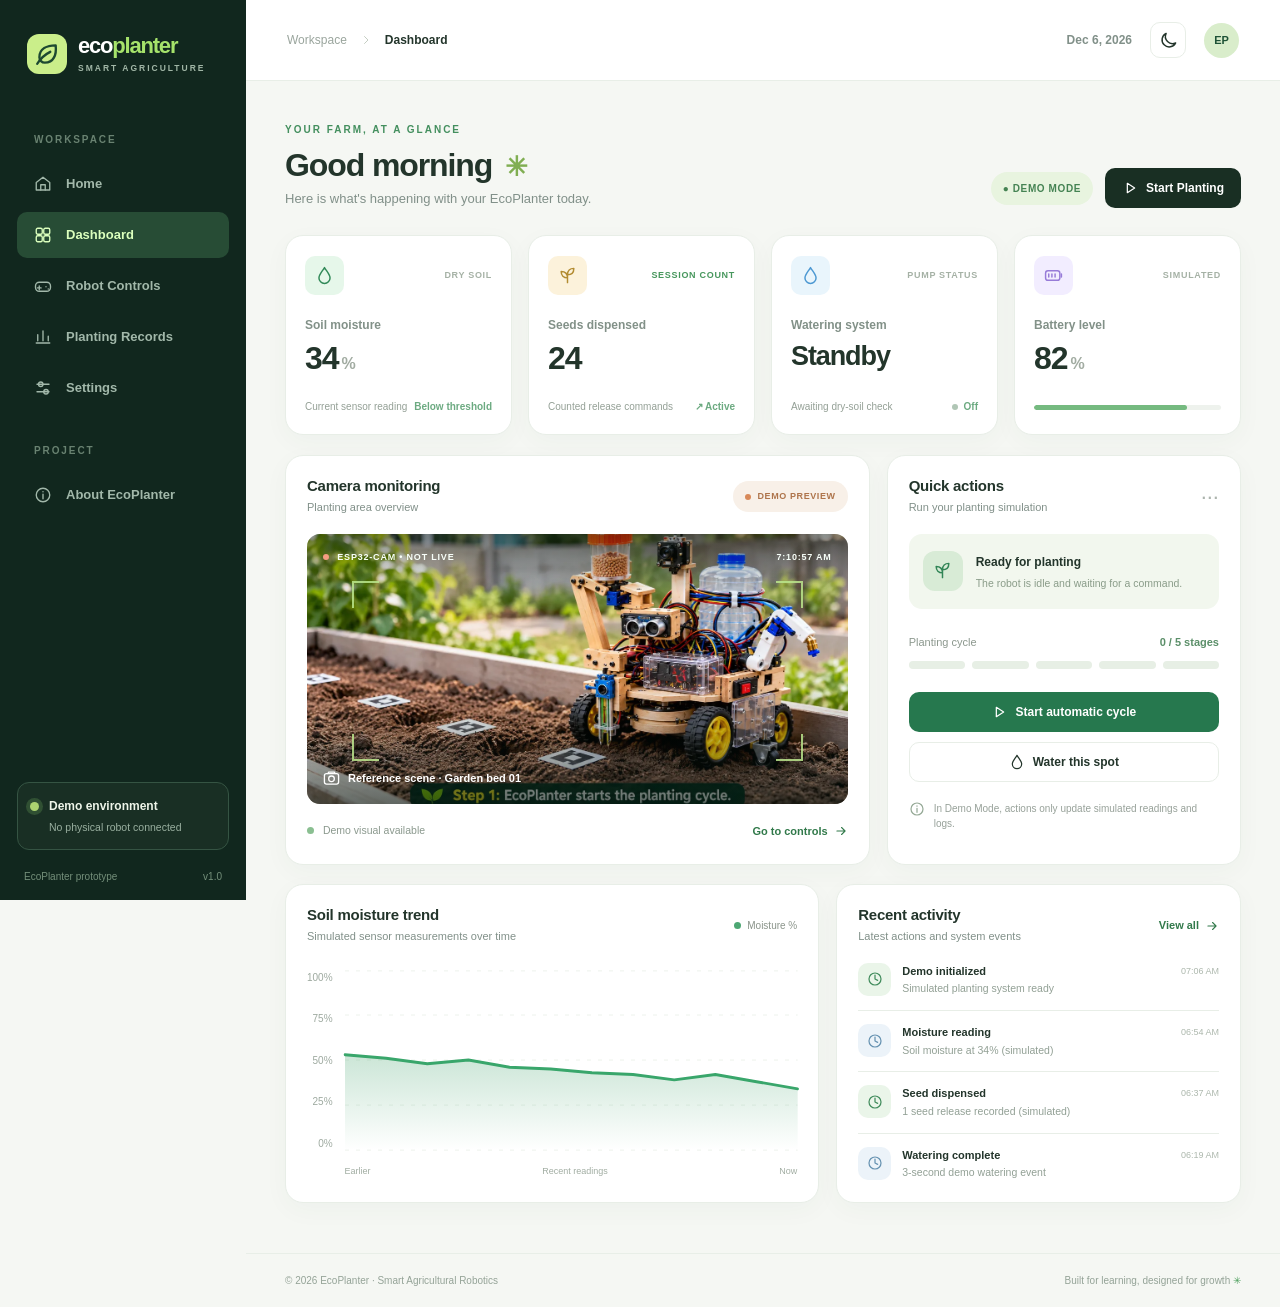
==== EcoPlanter_Website/index.html @ 9a49e782 "First commit" ====
<!doctype html>
<html lang="en">
<head>
  <meta charset="utf-8" />
  <meta name="viewport" content="width=device-width, initial-scale=1" />
  <meta name="theme-color" content="#10261c" />
  <meta name="description" content="EcoPlanter smart robotics dashboard. Monitor planting, soil moisture, watering and seed dispensing." />
  <title>EcoPlanter — Smart Agriculture Dashboard</title>
  <link rel="icon" href="assets/favicon.svg" type="image/svg+xml" />
  <link rel="stylesheet" href="styles.css" />
</head>
<body>
  <svg class="svg-sprite" aria-hidden="true" xmlns="http://www.w3.org/2000/svg">
    <symbol id="i-leaf" viewBox="0 0 24 24"><path d="M20 4c-8 0-15 3-15 11a5 5 0 0 0 5 5c8 0 11-7 10-16Z"/><path d="M3 21c3-5 6-8 12-11"/></symbol>
    <symbol id="i-grid" viewBox="0 0 24 24"><rect x="3" y="3" width="8" height="8" rx="2"/><rect x="13" y="3" width="8" height="8" rx="2"/><rect x="3" y="13" width="8" height="8" rx="2"/><rect x="13" y="13" width="8" height="8" rx="2"/></symbol>
    <symbol id="i-home" viewBox="0 0 24 24"><path d="m3 10 9-7 9 7v10H3V10Z"/><path d="M9 20v-7h6v7"/></symbol>
    <symbol id="i-game" viewBox="0 0 24 24"><rect x="2" y="7" width="20" height="12" rx="5"/><path d="M7 12v5M4.5 14.5h5M16 13h.01M19 16h.01"/></symbol>
    <symbol id="i-chart" viewBox="0 0 24 24"><path d="M3 20h18M5 17V9m7 8V4m7 13v-6"/></symbol>
    <symbol id="i-sliders" viewBox="0 0 24 24"><path d="M4 7h16M4 17h16"/><circle cx="9" cy="7" r="3"/><circle cx="16" cy="17" r="3"/></symbol>
    <symbol id="i-info" viewBox="0 0 24 24"><circle cx="12" cy="12" r="9"/><path d="M12 11v6M12 7.4v.3"/></symbol>
    <symbol id="i-drop" viewBox="0 0 24 24"><path d="M12 2C9 7 5 11 5 15a7 7 0 1 0 14 0c0-4-4-8-7-13Z"/></symbol>
    <symbol id="i-seed" viewBox="0 0 24 24"><path d="M12 21V10M12 15c-5 0-8-3-8-8 6 0 8 3 8 8Zm0-4c0-5 3-8 8-8 0 6-3 8-8 8Z"/></symbol>
    <symbol id="i-battery" viewBox="0 0 24 24"><rect x="2" y="6" width="18" height="12" rx="3"/><path d="M22 10v4M6 10v4m4-4v4m4-4v4"/></symbol>
    <symbol id="i-camera" viewBox="0 0 24 24"><rect x="2" y="5" width="20" height="15" rx="3"/><circle cx="12" cy="12.5" r="4"/><path d="M7 5l1-2h8l1 2"/></symbol>
    <symbol id="i-wifi" viewBox="0 0 24 24"><path d="M2 8a16 16 0 0 1 20 0M5 12a11 11 0 0 1 14 0m-11 4a6 6 0 0 1 8 0M12 20h.01"/></symbol>
    <symbol id="i-arrow" viewBox="0 0 24 24"><path d="M5 12h14m-6-6 6 6-6 6"/></symbol>
    <symbol id="i-play" viewBox="0 0 24 24"><path d="m8 5 11 7-11 7V5Z"/></symbol>
    <symbol id="i-pause" viewBox="0 0 24 24"><path d="M8 5v14M16 5v14"/></symbol>
    <symbol id="i-stop" viewBox="0 0 24 24"><rect x="5" y="5" width="14" height="14" rx="2"/></symbol>
    <symbol id="i-sun" viewBox="0 0 24 24"><circle cx="12" cy="12" r="4"/><path d="M12 1v3m0 16v3M1 12h3m16 0h3M4 4l2 2m12 12 2 2M20 4l-2 2M6 18l-2 2"/></symbol>
    <symbol id="i-moon" viewBox="0 0 24 24"><path d="M21 15a9 9 0 0 1-12-12 9 9 0 1 0 12 12Z"/></symbol>
    <symbol id="i-download" viewBox="0 0 24 24"><path d="M12 3v12m-5-5 5 5 5-5M4 17v4h16v-4"/></symbol>
    <symbol id="i-chevron" viewBox="0 0 24 24"><path d="m9 5 7 7-7 7"/></symbol>
    <symbol id="i-clock" viewBox="0 0 24 24"><circle cx="12" cy="12" r="9"/><path d="M12 6v6l4 2"/></symbol>
    <symbol id="i-rotate" viewBox="0 0 24 24"><path d="M20 8V3l-4 3a9 9 0 1 0 5 8"/></symbol>
    <symbol id="i-up" viewBox="0 0 24 24"><path d="m12 4 7 7m-7-7-7 7m7-7v16"/></symbol>
    <symbol id="i-down" viewBox="0 0 24 24"><path d="m12 20 7-7m-7 7-7-7m7 7V4"/></symbol>
    <symbol id="i-left" viewBox="0 0 24 24"><path d="m4 12 7-7m-7 7 7 7m-7-7h16"/></symbol>
    <symbol id="i-right" viewBox="0 0 24 24"><path d="m20 12-7-7m7 7-7 7m7-7H4"/></symbol>
    <symbol id="i-shield" viewBox="0 0 24 24"><path d="m12 2 9 4v6c0 5-4 8-9 10-5-2-9-5-9-10V6l9-4Z"/><path d="m8 12 3 3 5-6"/></symbol>
    <symbol id="i-bell" viewBox="0 0 24 24"><path d="M18 8a6 6 0 0 0-12 0c0 7-3 8-3 9h18c0-1-3-2-3-9ZM10 21h4"/></symbol>
    <symbol id="i-menu" viewBox="0 0 24 24"><path d="M4 6h16M4 12h16M4 18h16"/></symbol>
    <symbol id="i-close" viewBox="0 0 24 24"><path d="M5 5 19 19M19 5 5 19"/></symbol>
    <symbol id="i-plug" viewBox="0 0 24 24"><path d="M8 3v6m8-6v6M5 9h14v3a7 7 0 0 1-14 0V9Zm7 10v3"/></symbol>
  </svg>

  <div class="app-shell">
    <aside class="sidebar" id="sidebar">
      <a class="brand" href="#home" data-route="home" aria-label="EcoPlanter home">
        <span class="brand-mark"><svg class="icon"><use href="#i-leaf"/></svg></span>
        <span><strong>eco<span>planter</span></strong><small>SMART AGRICULTURE</small></span>
      </a>
      <div class="sidebar-label">WORKSPACE</div>
      <nav aria-label="Main navigation" class="main-nav">
        <button data-route="home" class="nav-link"><svg class="icon"><use href="#i-home"/></svg><span>Home</span></button>
        <button data-route="dashboard" class="nav-link selected"><svg class="icon"><use href="#i-grid"/></svg><span>Dashboard</span></button>
        <button data-route="controls" class="nav-link"><svg class="icon"><use href="#i-game"/></svg><span>Robot Controls</span></button>
        <button data-route="records" class="nav-link"><svg class="icon"><use href="#i-chart"/></svg><span>Planting Records</span></button>
        <button data-route="settings" class="nav-link"><svg class="icon"><use href="#i-sliders"/></svg><span>Settings</span></button>
      </nav>
      <div class="sidebar-label secondary-label">PROJECT</div>
      <nav class="main-nav" aria-label="Project navigation"><button data-route="about" class="nav-link"><svg class="icon"><use href="#i-info"/></svg><span>About EcoPlanter</span></button></nav>
      <div class="sidebar-bottom">
        <div class="connection-card"><span class="connection-beacon"></span><div><strong id="sidebar-connection">Demo environment</strong><span id="sidebar-connection-detail">No physical robot connected</span></div></div>
        <div class="side-footer"><span>EcoPlanter prototype</span><span>v1.0</span></div>
      </div>
    </aside>

    <div class="mobile-backdrop" id="mobileBackdrop" hidden></div>
    <div class="main-region">
      <header class="topbar">
        <div class="breadcrumb"><button class="mobile-menu icon-btn" id="menuButton" aria-label="Open menu"><svg class="icon"><use href="#i-menu"/></svg></button><span>Workspace</span><svg class="icon chevron-icon"><use href="#i-chevron"/></svg><strong id="breadcrumbName">Dashboard</strong></div>
        <div class="top-actions"><span class="top-time" id="currentTime">--</span><button class="icon-btn" id="themeButton" aria-label="Switch theme" title="Switch theme"><svg class="icon"><use href="#i-moon"/></svg></button><div class="profile-avatar">EP</div></div>
      </header>
      <main id="mainContent">
        <section class="page" id="page-home" data-page="home">
          <div class="hero-banner">
            <div class="hero-copy"><span class="eyebrow light-eyebrow"><span class="ping-dot"></span> A SMARTER WAY TO GROW</span><h1>Precision planting.<br/><em>Made simple.</em></h1><p>Meet EcoPlanter, a student-built agricultural robotics concept combining seed placement, soil sensing, and targeted watering in one intelligent platform.</p><div class="hero-actions"><button class="btn btn-lime" data-route="dashboard">Explore Dashboard <svg class="icon"><use href="#i-arrow"/></svg></button><button class="btn btn-glass" data-route="about">How It Works</button></div></div>
            <div class="hero-photo" role="img" aria-label="EcoPlanter wheeled robot prototype in a garden"></div>
          </div>
          <div class="section-heading"><div><span class="eyebrow">ROBOT CAPABILITIES</span><h2>Small footprint. Big possibilities.</h2></div><p>Meet the features behind the EcoPlanter concept.</p></div>
          <div class="feature-grid">
            <article class="feature-card"><div class="feature-image"><img src="assets/seed-drop.webp" alt="Prototype robot dispensing a seed over garden soil"/></div><div class="feature-body"><span class="feature-icon mint"><svg class="icon"><use href="#i-seed"/></svg></span><h3>Precision seed dropping</h3><p>A two-joint arm positions the dispenser above a calibrated planting spot and releases seeds.</p></div></article>
            <article class="feature-card"><div class="feature-image"><img src="assets/soil-probe.webp" alt="Soil moisture probe inserted into soil by the robot"/></div><div class="feature-body"><span class="feature-icon amber"><svg class="icon"><use href="#i-drop"/></svg></span><h3>Soil moisture sensing</h3><p>A guided, movable probe measures soil moisture before the watering decision.</p></div></article>
            <article class="feature-card"><div class="feature-image"><img src="assets/watering.webp" alt="EcoPlanter concept with watering arm spraying soil"/></div><div class="feature-body"><span class="feature-icon blue"><svg class="icon"><use href="#i-drop"/></svg></span><h3>Targeted watering</h3><p>A separate arm aims the nozzle at the tested spot, watering only when necessary.</p></div></article>
          </div>
          <div class="disclaimer-note"><svg class="icon"><use href="#i-info"/></svg> This showcase depicts a concept prototype. Dashboard readings are simulated until your hardware is connected.</div>
        </section>

        <section class="page active" id="page-dashboard" data-page="dashboard">
          <div class="page-head"><div><span class="eyebrow">YOUR FARM, AT A GLANCE</span><h1>Good <span id="greeting">afternoon</span> <span class="wave">✳</span></h1><p>Here is what's happening with your EcoPlanter today.</p></div><div class="head-cta"><span class="tag demo-tag" id="modeTag">● DEMO MODE</span><button class="btn btn-dark" id="headStartButton"><svg class="icon"><use href="#i-play"/></svg> Start Planting</button></div></div>
          <div class="stats-grid">
            <article class="stat-card"><div class="stat-top"><span class="stat-symbol mint"><svg class="icon"><use href="#i-drop"/></svg></span><span class="micro-tag" id="moistureState">DRY SOIL</span></div><div class="stat-label">Soil moisture</div><div class="stat-number"><span id="moistureNum">34</span><small>%</small></div><div class="stat-foot"><span>Current sensor reading</span><span id="moistureFoot">Below threshold</span></div></article>
            <article class="stat-card"><div class="stat-top"><span class="stat-symbol yellow"><svg class="icon"><use href="#i-seed"/></svg></span><span class="micro-tag green-text">SESSION COUNT</span></div><div class="stat-label">Seeds dispensed</div><div class="stat-number" id="seedCount">24</div><div class="stat-foot"><span>Counted release commands</span><span>↗ Active</span></div></article>
            <article class="stat-card"><div class="stat-top"><span class="stat-symbol sky"><svg class="icon"><use href="#i-drop"/></svg></span><span class="micro-tag">PUMP STATUS</span></div><div class="stat-label">Watering system</div><div class="stat-number stat-text" id="pumpState">Standby</div><div class="stat-foot"><span id="waterFoot">Awaiting dry-soil check</span><span id="pumpPill" class="dot-status"><i></i> Off</span></div></article>
            <article class="stat-card"><div class="stat-top"><span class="stat-symbol lavender"><svg class="icon"><use href="#i-battery"/></svg></span><span class="micro-tag">SIMULATED</span></div><div class="stat-label">Battery level</div><div class="stat-number"><span id="batteryNum">82</span><small>%</small></div><div class="progress-track"><span id="batteryBar" style="width:82%"></span></div></article>
          </div>
          <div class="dashboard-primary">
            <article class="panel camera-panel"><div class="panel-header"><div><h2>Camera monitoring</h2><p>Planting area overview</p></div><span class="tag camera-tag"><span class="circle-red"></span> DEMO PREVIEW</span></div><div class="camera-display"><img src="assets/ecoplanter-hero.webp" alt="Concept illustration of the EcoPlanter robot next to a garden planting spot"/><div class="camera-gradient"></div><div class="camera-corners"><i></i><i></i><i></i><i></i></div><div class="camera-overlay-top"><span><span class="camera-lens-dot"></span> ESP32-CAM • NOT LIVE</span><span id="cameraClock">--:--:--</span></div><div class="camera-bottom-caption"><svg class="icon"><use href="#i-camera"/></svg><span>Reference scene · Garden bed 01</span></div></div><div class="camera-footer"><span><span class="status-dot good"></span> Demo visual available</span><button class="text-btn" data-route="controls">Go to controls <svg class="icon"><use href="#i-arrow"/></svg></button></div></article>
            <article class="panel quick-panel"><div class="panel-header"><div><h2>Quick actions</h2><p>Run your planting simulation</p></div><span class="action-dots">···</span></div><div class="run-status"><span class="run-icon"><svg class="icon"><use href="#i-seed"/></svg></span><div><strong id="robotCurrentStatus">Ready for planting</strong><p id="robotCurrentDetail">The robot is idle and waiting for a command.</p></div></div><div class="quick-progress"><div class="quick-progress-title"><span>Planting cycle</span><strong id="cycleProgressLabel">0 / 5 stages</strong></div><div class="segmented-progress" id="cycleSegments"><span></span><span></span><span></span><span></span><span></span></div></div><div class="quick-buttons"><button class="btn btn-primary wide" id="quickStart"><svg class="icon"><use href="#i-play"/></svg> Start automatic cycle</button><button class="btn btn-ghost wide" id="quickWater"><svg class="icon"><use href="#i-drop"/></svg> Water this spot</button></div><div class="quick-note"><svg class="icon"><use href="#i-info"/></svg><span>In Demo Mode, actions only update simulated readings and logs.</span></div></article>
          </div>
          <div class="dashboard-secondary">
            <article class="panel chart-panel"><div class="panel-header"><div><h2>Soil moisture trend</h2><p>Simulated sensor measurements over time</p></div><span class="legend"><i></i> Moisture %</span></div><div class="chart-layout"><div class="axis-labels"><span>100%</span><span>75%</span><span>50%</span><span>25%</span><span>0%</span></div><div class="chart-plot"><svg id="moistureChart" viewBox="0 0 600 205" preserveAspectRatio="none" aria-label="Soil moisture trend line chart" role="img"><defs><linearGradient id="chartFill" x1="0" y1="0" x2="0" y2="1"><stop offset="0%" stop-color="#52aa78" stop-opacity=".30"/><stop offset="100%" stop-color="#52aa78" stop-opacity="0"/></linearGradient></defs><path class="chart-grid" d="M0 1H600M0 51H600M0 102H600M0 153H600M0 204H600"/><path id="chartArea" fill="url(#chartFill)"></path><polyline id="chartLine" fill="none" stroke="#39a66b" stroke-width="3.3" stroke-linejoin="round" stroke-linecap="round" points=""/></svg><div class="chart-times"><span>Earlier</span><span>Recent readings</span><span>Now</span></div></div></div></article>
            <article class="panel activity-panel"><div class="panel-header"><div><h2>Recent activity</h2><p>Latest actions and system events</p></div><button class="text-btn" data-route="records">View all <svg class="icon"><use href="#i-arrow"/></svg></button></div><div class="activity-list" id="activityList"></div></article>
          </div>
        </section>

        <section class="page" id="page-controls" data-page="controls">
          <div class="page-head"><div><span class="eyebrow">ROBOT OPERATIONS</span><h1>Robot controls</h1><p>Operate your prototype in Demo Mode or connect a compatible ESP32 controller.</p></div><span class="tag demo-tag" id="controlsModeTag">● DEMO MODE</span></div>
          <div class="control-intro"><svg class="icon"><use href="#i-shield"/></svg><span><strong>Safety first.</strong> When connected to hardware, the motion controls use press-and-hold and send a stop command on release. Always keep a physical emergency stop on the robot.</span></div>
          <div class="controls-grid">
            <article class="panel control-panel"><div class="panel-header"><div><h2>Drive system</h2><p>Directional movement</p></div><span class="pill-subtle" id="driveState">Idle</span></div><div class="drive-control"><div class="dpad"><span class="dpad-blank"></span><button class="dpad-key" data-move="forward" aria-label="Drive forward"><svg class="icon"><use href="#i-up"/></svg></button><span class="dpad-blank"></span><button class="dpad-key" data-move="left" aria-label="Turn left"><svg class="icon"><use href="#i-left"/></svg></button><div class="dpad-center"><svg class="icon"><use href="#i-game"/></svg></div><button class="dpad-key" data-move="right" aria-label="Turn right"><svg class="icon"><use href="#i-right"/></svg></button><span class="dpad-blank"></span><button class="dpad-key" data-move="backward" aria-label="Drive backward"><svg class="icon"><use href="#i-down"/></svg></button><span class="dpad-blank"></span></div><p class="small-help">Press and hold to drive. Release to stop. The robot must be in Manual Mode for hardware movement.</p></div><div class="action-row"><button class="btn btn-ghost" id="pivotLeft"><svg class="icon"><use href="#i-rotate"/></svg> Pivot left</button><button class="btn btn-ghost" id="pivotRight"><svg class="icon"><use href="#i-rotate"/></svg> Pivot right</button></div></article>
            <article class="panel control-panel"><div class="panel-header"><div><h2>Operating mode</h2><p>Choose how EcoPlanter operates</p></div></div><div class="mode-toggle" role="group" aria-label="Operating mode"><button class="mode-choice active" data-opmode="automatic"><svg class="icon"><use href="#i-seed"/></svg><strong>Automatic</strong><small>Programmed cycle</small></button><button class="mode-choice" data-opmode="manual"><svg class="icon"><use href="#i-game"/></svg><strong>Manual</strong><small>Direct controls</small></button></div><div class="operation-status"><span class="soft-indicator"></span><div><strong id="operatingModeText">Automatic mode enabled</strong><p id="operatingModeDetail">Ready to follow the planting sequence.</p></div></div><button class="btn btn-primary wide" id="controlStart"><svg class="icon"><use href="#i-play"/></svg> Start automatic cycle</button><button class="btn btn-ghost wide" id="controlStop"><svg class="icon"><use href="#i-stop"/></svg> Stop current action</button><button class="btn btn-emergency wide" id="emergencyStop"><svg class="icon"><use href="#i-shield"/></svg> EMERGENCY STOP</button></article>
            <article class="panel actuator-panel"><div class="panel-header"><div><h2>Seed-dropper arm</h2><p>2-joint seed dispenser</p></div><span class="actuator-symbol mint"><svg class="icon"><use href="#i-seed"/></svg></span></div><div class="actuator-meta"><span>Position</span><strong id="seedPosition">Home</strong></div><div class="actuator-actions"><button class="btn btn-ghost" data-action="seed_position">Aim at target</button><button class="btn btn-primary" data-action="seed_drop">Drop seed</button></div><span class="component-note">Dispensing count tracks commands, not verified seed passage.</span></article>
            <article class="panel actuator-panel"><div class="panel-header"><div><h2>Watering arm</h2><p>Targeted nozzle and 5V pump</p></div><span class="actuator-symbol sky"><svg class="icon"><use href="#i-drop"/></svg></span></div><div class="actuator-meta"><span>Pump</span><strong id="waterPosition">Off</strong></div><div class="actuator-actions"><button class="btn btn-ghost" data-action="water_position">Aim at target</button><button class="btn btn-primary" data-action="water_now">Water spot</button></div><span class="component-note">Automatic cycles skip watering when moisture is sufficient.</span></article>
            <article class="panel actuator-panel"><div class="panel-header"><div><h2>Soil moisture probe</h2><p>Movable 2-DOF sensor assembly</p></div><span class="actuator-symbol yellow"><svg class="icon"><use href="#i-drop"/></svg></span></div><div class="actuator-meta"><span>Probe</span><strong id="probePosition">Raised</strong></div><div class="actuator-actions"><button class="btn btn-ghost" data-action="probe_raise">Raise probe</button><button class="btn btn-primary" data-action="probe_check">Lower &amp; check</button></div><span class="component-note">A guide rail and depth stop help protect the sensor.</span></article>
            <article class="panel actuator-panel"><div class="panel-header"><div><h2>Camera & monitoring</h2><p>ESP32-CAM interface</p></div><span class="actuator-symbol lavender"><svg class="icon"><use href="#i-camera"/></svg></span></div><div class="actuator-preview"><img src="assets/ecoplanter-hero.webp" alt="Demo camera preview of EcoPlanter prototype"/><span>DEMO IMAGE — NOT LIVE</span></div><button class="btn btn-ghost wide" data-route="settings">Configure connection <svg class="icon"><use href="#i-arrow"/></svg></button></article>
          </div>
        </section>

        <section class="page" id="page-records" data-page="records">
          <div class="page-head"><div><span class="eyebrow">TRACK YOUR PROGRESS</span><h1>Planting records</h1><p>A history of simulated actions and planting activity.</p></div><button class="btn btn-dark" id="exportCsv"><svg class="icon"><use href="#i-download"/></svg> Export CSV</button></div>
          <div class="record-cards"><article class="mini-stat"><span>Seeds dispensed</span><strong id="recordSeeds">24</strong><small>Current demo session</small></article><article class="mini-stat"><span>Watering events</span><strong id="recordWater">3</strong><small>Current demo session</small></article><article class="mini-stat"><span>Recorded events</span><strong id="recordEvents">0</strong><small>Recent activity entries</small></article></div>
          <div class="panel records-panel"><div class="panel-header"><div><h2>Activity log</h2><p>Events generated by the website</p></div><button class="btn btn-ghost small-btn" id="clearRecords">Clear history</button></div><div class="records-scroll"><table class="records-table"><thead><tr><th>TIME</th><th>EVENT</th><th>DETAILS</th><th>SOURCE</th></tr></thead><tbody id="recordsBody"></tbody></table></div></div>
        </section>

        <section class="page" id="page-settings" data-page="settings">
          <div class="page-head"><div><span class="eyebrow">PERSONALIZE YOUR ROBOT</span><h1>Settings</h1><p>Adjust how EcoPlanter behaves and prepare a connection to ESP32.</p></div><span class="tag muted-tag">Saved in this browser</span></div>
          <div class="settings-grid">
            <article class="panel settings-card"><div class="panel-header"><div><h2>Planting preferences</h2><p>Demo cycle configuration</p></div><span class="actuator-symbol mint"><svg class="icon"><use href="#i-sliders"/></svg></span></div>
              <label class="slider-field" for="thresholdRange"><span><strong>Dry soil threshold</strong><small>Water only below this level</small></span><output id="thresholdValue">40%</output></label><input id="thresholdRange" type="range" min="15" max="75" step="5" value="40"/>
              <label class="slider-field" for="wateringRange"><span><strong>Watering duration</strong><small>Seconds the demo pump runs</small></span><output id="wateringValue">3s</output></label><input id="wateringRange" type="range" min="1" max="10" step="1" value="3"/>
              <div class="settings-input-row"><label for="spacingInput">Planting distance (cm)</label><select id="spacingInput"><option value="10">10 cm</option><option value="15">15 cm</option><option value="20">20 cm</option><option value="25">25 cm</option></select></div>
              <div class="settings-input-row"><label for="seedsInput">Seeds per spot</label><select id="seedsInput"><option value="1">1 seed</option><option value="2">2 seeds</option><option value="3">3 seeds</option></select></div>
              <button class="btn btn-primary wide" id="saveSettings">Save preferences</button>
            </article>
            <article class="panel settings-card"><div class="panel-header"><div><h2>ESP32 connection</h2><p>Optional hardware integration</p></div><span class="actuator-symbol sky"><svg class="icon"><use href="#i-wifi"/></svg></span></div>
              <div class="connection-explain"><span class="status-dot demo"></span><span id="hardwareStatus">Demo only — no real device connected</span></div>
              <label class="form-label" for="wsUrl">ESP32 WebSocket address</label><input id="wsUrl" type="url" inputmode="url" placeholder="ws://192.168.1.100:81" autocomplete="off"/><p class="field-hint">Your ESP32 firmware must implement the command and telemetry format in README.md. The example address is not a real connection.</p>
              <div class="connection-buttons"><button class="btn btn-dark" id="connectButton"><svg class="icon"><use href="#i-plug"/></svg> Connect</button><button class="btn btn-ghost" id="disconnectButton">Return to demo</button></div>
              <div class="settings-warning"><svg class="icon"><use href="#i-shield"/></svg><p>Hardware control needs matching ESP32 firmware and failsafe logic. A website emergency stop is not a substitute for a physical stop switch.</p></div>
            </article>
            <article class="panel settings-card"><div class="panel-header"><div><h2>Demo environment</h2><p>Local simulation tools</p></div><span class="actuator-symbol yellow"><svg class="icon"><use href="#i-rotate"/></svg></span></div><div class="settings-input-row"><label for="demoMoisture">Sample soil condition</label><select id="demoMoisture"><option value="32">Dry soil — 32%</option><option value="54">Optimal soil — 54%</option><option value="78">Wet soil — 78%</option></select></div><button class="btn btn-ghost wide" id="applyMoisture">Apply simulated reading</button><button class="btn btn-ghost wide" id="resetDemo">Reset demo data</button><p class="field-hint">Demo readings do not represent a real soil sample or live sensor.</p></article>
          </div>
        </section>

        <section class="page" id="page-about" data-page="about">
          <div class="page-head"><div><span class="eyebrow">BUILT FOR SMARTER GROWING</span><h1>About EcoPlanter</h1><p>A practical student robotics concept for accessible agricultural automation.</p></div></div>
          <div class="about-hero"><img src="assets/ecoplanter-hero.webp" alt="EcoPlanter robotic planting prototype in a garden"/><div class="about-hero-text"><span>THE PROJECT</span><h2>Technology that grows with you.</h2><p>EcoPlanter combines a mobile chassis, calibrated seed placement, soil moisture checking, and targeted watering into one integrated design.</p></div></div>
          <div class="section-heading"><div><span class="eyebrow">AUTOMATED WORKFLOW</span><h2>How a planting cycle works</h2></div></div>
          <div class="workflow-grid"><div class="workflow-step"><b>01</b><h3>Align</h3><p>Move to the next target and align the tools using programmed positions or camera references.</p></div><div class="workflow-step"><b>02</b><h3>Sense</h3><p>Lower a guided moisture probe into the soil at a repeatable depth.</p></div><div class="workflow-step"><b>03</b><h3>Plant</h3><p>Position the two-joint seeder arm and release the selected number of seeds.</p></div><div class="workflow-step"><b>04</b><h3>Water</h3><p>If the moisture reading is below the set threshold, aim the nozzle and run the pump.</p></div><div class="workflow-step"><b>05</b><h3>Count</h3><p>Update command-based counts and record the planting-cycle outcome.</p></div></div>
          <div class="about-bottom"><div class="panel"><h2>Designed with practical parts</h2><p>ESP32 controller, ESP32-CAM, servo-powered arms, capacitive soil sensor, mini pump, seed hopper, drive motors and a water-resistant plastic chassis.</p></div><div class="panel"><h2>Prototype disclaimer</h2><p>This website includes a working demonstration interface, but the displayed images and simulated telemetry do not validate real-world planting accuracy, vision detection or moisture control.</p></div></div>
        </section>
      </main>
      <footer class="app-footer"><span>© <span id="year"></span> EcoPlanter · Smart Agricultural Robotics</span><span>Built for learning, designed for growth <span class="footer-leaf">✳</span></span></footer>
    </div>
  </div>
  <div id="toast" class="toast" role="status" aria-live="polite"></div>
  <script src="app.js" defer></script>
</body>
</html>
---- EcoPlanter_Website/styles.css ----
:root{--bg:#f5f7f3;--surface:#fff;--panel:#fff;--sidebar:#11271e;--sidebar2:#192f24;--text:#23352b;--muted:#819089;--line:#e8eee7;--green:#216d48;--green2:#3b9666;--lime:#c0ea7b;--mint:#e8f6e8;--soft:#f4f7f2;--shadow:0 7px 26px rgba(39,71,46,.035);--radius:18px}*{box-sizing:border-box}html{scroll-behavior:smooth}body{margin:0;background:var(--bg);color:var(--text);font-family:Inter,-apple-system,BlinkMacSystemFont,"Segoe UI",Arial,sans-serif;font-size:14px;line-height:1.5}button,input,select{font:inherit}button{cursor:pointer}button:disabled{opacity:.55;cursor:not-allowed}button:focus-visible,input:focus-visible,select:focus-visible{outline:3px solid #89cd83;outline-offset:3px}a{text-decoration:none;color:inherit}img{display:block;max-width:100%}.svg-sprite{width:0;height:0;position:absolute;overflow:hidden}.icon{display:inline-block;width:19px;height:19px;flex-shrink:0;fill:none;stroke:currentColor;stroke-linecap:round;stroke-linejoin:round;stroke-width:1.85;vertical-align:middle}.app-shell{display:flex;min-height:100vh}.sidebar{width:246px;background:var(--sidebar);color:#dceadd;position:fixed;inset:0 auto 0 0;z-index:40;display:flex;flex-direction:column;padding:34px 17px 16px}.brand{display:flex;align-items:center;gap:11px;padding:0 9px 0 10px;color:#fff}.brand-mark{width:40px;height:40px;border-radius:12px;background:#caee8a;display:grid;place-items:center;color:#1d4931}.brand-mark .icon{width:26px;height:26px;stroke-width:2.2}.brand strong{display:block;font-size:22px;letter-spacing:-1.2px;font-weight:790;line-height:1.1}.brand strong span{color:#a6e36b}.brand small{font-size:8.5px;letter-spacing:2px;color:#a1b6a6;font-weight:800;margin-top:4px;display:block}.sidebar-label{margin:57px 17px 14px;font-size:10px;font-weight:800;color:#698271;letter-spacing:1.9px}.sidebar-label.secondary-label{margin-top:32px}.main-nav{display:grid;gap:5px}.nav-link{display:flex;align-items:center;gap:14px;text-align:left;width:100%;border:0;background:transparent;color:#a2b8aa;min-height:46px;padding:0 17px;border-radius:10px;font-weight:550;font-size:13px;transition:background .15s,color .15s}.nav-link .icon{width:18px;height:18px;stroke-width:1.8}.nav-link.selected,.nav-link:hover{background:#274c35;color:#dbffbd}.nav-link.selected{font-weight:700}.sidebar-bottom{margin-top:auto}.connection-card{border:1px solid #355443;border-radius:12px;background:var(--sidebar2);padding:14px 12px;display:flex;gap:10px;align-items:flex-start}.connection-beacon{width:9px;height:9px;flex-shrink:0;border-radius:50%;margin-top:5px;background:#acd370;box-shadow:0 0 0 4px #93dc7430}.connection-card strong{display:block;font-size:12px;color:#eef5e9}.connection-card span:not(.connection-beacon){font-size:10.5px;line-height:1.45;color:#9ab0a0;display:block;margin-top:5px}.side-footer{display:flex;justify-content:space-between;font-size:10px;color:#748f7a;padding:19px 7px 0}.main-region{margin-left:246px;min-height:100vh;flex:1;min-width:0;display:flex;flex-direction:column}.topbar{height:81px;background:var(--surface);border-bottom:1px solid var(--line);padding:0 41px;display:flex;align-items:center;justify-content:space-between}.breadcrumb{display:flex;align-items:center;gap:13px;color:#9aa59d;font-size:12px}.breadcrumb strong{color:var(--text);font-weight:700}.chevron-icon{width:12px;height:12px;color:#bfc9bd}.top-actions{display:flex;align-items:center;gap:18px}.top-time{font-size:12px;color:var(--muted);font-weight:550}.icon-btn{width:36px;height:36px;display:grid;place-items:center;border:1px solid var(--line);background:var(--surface);color:var(--text);border-radius:10px}.profile-avatar{height:35px;width:35px;display:grid;place-items:center;border-radius:50%;color:#1e5236;background:#d9edcb;font-weight:800;font-size:11px}.mobile-menu{display:none}.page{display:none;padding:37px 39px 50px;max-width:1600px;width:100%;margin:0 auto}.page.active{display:block}.eyebrow{font-size:10px;letter-spacing:2px;font-weight:850;color:#438f5e}.page-head{display:flex;align-items:end;justify-content:space-between;gap:18px;margin-bottom:27px}.page-head h1{font-size:32px;letter-spacing:-1.1px;margin:8px 0 5px;line-height:1.15;font-weight:790}.page-head p{margin:0;font-size:13px;color:var(--muted)}.wave{color:#80ae52;margin-left:5px;font-size:27px}.head-cta{display:flex;align-items:center;gap:12px}.tag{display:inline-flex;gap:6px;align-items:center;white-space:nowrap;font-size:10px;letter-spacing:.6px;border-radius:40px;padding:9px 12px;font-weight:800}.demo-tag{background:#e8f4df;color:#458353}.muted-tag{background:var(--soft);color:var(--muted)}.btn{border-radius:10px;border:1px solid transparent;display:inline-flex;align-items:center;justify-content:center;gap:8px;min-height:40px;padding:9px 16px;font-size:12px;font-weight:760;white-space:nowrap;transition:transform .12s,background .12s}.btn:active{transform:scale(.985)}.btn .icon{height:16px;width:16px}.btn-dark{background:#192f23;color:#fff}.btn-dark:hover{background:#2d523b}.btn-primary{background:#26784e;color:#fff}.btn-primary:hover{background:#1b603e}.btn-ghost{border-color:var(--line);background:var(--surface);color:var(--text)}.btn-ghost:hover{background:var(--soft)}.btn-emergency{color:#ae3735;background:#fff2ef;border:1px solid #ffbdb9;font-weight:850}.btn-emergency:hover{background:#ffe0dc}.btn-lime{background:#c6ef86;color:#1b4027}.btn-glass{color:#fff;background:#ffffff22;border-color:#ffffff44}.wide{width:100%}.stats-grid{display:grid;grid-template-columns:repeat(4,minmax(0,1fr));gap:16px}.stat-card{border:1px solid var(--line);background:var(--panel);border-radius:var(--radius);padding:20px 19px;min-width:0;box-shadow:var(--shadow)}.stat-top{display:flex;justify-content:space-between;gap:7px;align-items:center;margin-bottom:21px}.stat-symbol,.actuator-symbol,.feature-icon{display:grid;place-items:center;width:39px;height:39px;border-radius:10px}.mint{color:#318958;background:#e6f7ea}.yellow{color:#b38c31;background:#fcf2db}.sky{color:#4c98d2;background:#e9f5fc}.lavender{color:#977bd8;background:#f2edff}.micro-tag{color:#a5b1a5;font-size:9px;font-weight:750;letter-spacing:.7px;white-space:nowrap}.green-text{color:#47975d}.stat-label{font-size:12px;color:#829188;margin-bottom:8px;font-weight:570}.stat-number{font-size:32px;line-height:1.05;letter-spacing:-1.1px;font-weight:800;min-height:40px}.stat-number small{font-size:16px;color:#a2aca2;letter-spacing:0;margin-left:3px;font-weight:700}.stat-text{font-size:27px}.stat-foot{margin-top:17px;display:flex;justify-content:space-between;gap:6px;flex-wrap:wrap;font-size:10px;color:#94a096}.stat-foot>span:last-child{color:#6caa81;font-weight:700}.stat-foot .dot-status{color:#7c9d88;display:flex;gap:6px;align-items:center}.dot-status i{width:6px;height:6px;background:#b0c6b5;border-radius:50%}.dot-status.on i{background:#3eab62}.progress-track{height:5px;border-radius:10px;background:#eef2ed;overflow:hidden;margin-top:23px}.progress-track span{height:100%;display:block;background:#75ba80;border-radius:10px;transition:width .35s}.dashboard-primary{display:grid;grid-template-columns:minmax(0,1.65fr) minmax(280px,1fr);gap:17px;margin-top:20px}.dashboard-secondary{display:grid;grid-template-columns:minmax(0,1.32fr) minmax(280px,1fr);gap:17px;margin-top:19px}.panel{background:var(--panel);border:1px solid var(--line);border-radius:var(--radius);box-shadow:var(--shadow);min-width:0}.panel-header{display:flex;justify-content:space-between;gap:12px;align-items:center;margin-bottom:18px}.panel-header h2{font-size:15px;line-height:1.2;margin:0 0 4px;letter-spacing:-.25px}.panel-header p{font-size:11px;color:var(--muted);margin:0}.camera-panel,.quick-panel,.chart-panel,.activity-panel{padding:21px}.camera-tag{background:#f8f0e8;color:#ae744b;font-size:9px}.circle-red{width:6px;height:6px;background:#d88959;border-radius:50%}.camera-display{height:270px;background:#d6dfd3;border-radius:13px;position:relative;overflow:hidden}.camera-display>img{width:100%;height:100%;object-fit:cover;object-position:center 45%}.camera-gradient{position:absolute;inset:0;background:linear-gradient(180deg,#0b160e76,transparent 22%,transparent 57%,#05130d9a)}.camera-overlay-top{position:absolute;top:17px;left:16px;right:16px;display:flex;justify-content:space-between;gap:10px;font-size:9px;letter-spacing:.8px;color:#f8fff9;font-weight:800}.camera-lens-dot{width:6px;height:6px;display:inline-block;background:#f59d81;border-radius:50%;margin-right:5px}.camera-bottom-caption{position:absolute;bottom:17px;left:16px;display:flex;align-items:center;gap:8px;color:#fff;font-weight:700;font-size:11px}.camera-bottom-caption .icon{width:17px;height:17px}.camera-corners{position:absolute;inset:47px 45px 43px;pointer-events:none;opacity:.85}.camera-corners i{position:absolute;width:27px;height:27px;border:2px solid #bce78d}.camera-corners i:nth-child(1){left:0;top:0;border-right:0;border-bottom:0}.camera-corners i:nth-child(2){right:0;top:0;border-left:0;border-bottom:0}.camera-corners i:nth-child(3){left:0;bottom:0;border-right:0;border-top:0}.camera-corners i:nth-child(4){right:0;bottom:0;border-left:0;border-top:0}.camera-footer{display:flex;align-items:center;justify-content:space-between;margin-top:15px;gap:10px;color:#8b998e;font-size:10.5px}.status-dot{width:7px;height:7px;background:#8abf91;display:inline-block;border-radius:50%;margin-right:6px}.status-dot.demo{background:#e7a658}.text-btn{display:inline-flex;align-items:center;gap:6px;border:0;background:none;color:#31794a;font-weight:750;font-size:11px;padding:4px 0}.text-btn .icon{width:14px;height:14px}.action-dots{font-size:22px;color:#acb4ad;line-height:1}.run-status{display:flex;gap:13px;align-items:flex-start;background:#f2f7ee;border-radius:13px;padding:17px 14px;margin-bottom:25px}.run-icon{width:40px;height:40px;border-radius:12px;background:#d8ebd6;color:#318556;display:grid;place-items:center;flex-shrink:0}.run-status strong{font-size:12px}.run-status p{font-size:10.5px;margin:4px 0 0;color:#8a9c89;line-height:1.5}.quick-progress-title{display:flex;align-items:center;justify-content:space-between;font-size:11px;margin-bottom:11px;color:#8c988e}.quick-progress-title strong{color:#5b8f69}.segmented-progress{display:flex;gap:7px;margin-bottom:23px}.segmented-progress span{flex:1;background:#e7efe5;border-radius:8px;height:8px;transition:background .2s}.segmented-progress span.done{background:#54a76b}.quick-buttons{display:grid;gap:10px}.quick-note{margin-top:19px;display:flex;align-items:flex-start;gap:9px;font-size:10px;line-height:1.5;color:#97a199}.quick-note .icon{width:16px;height:16px;color:#95a996}.chart-panel{min-height:270px}.legend{color:#8a948a;font-size:10px;display:flex;align-items:center;gap:6px}.legend i{height:7px;width:7px;border-radius:50%;background:#4da773}.chart-layout{display:flex;margin-top:25px;gap:12px}.axis-labels{display:flex;flex-direction:column;justify-content:space-between;height:181px;text-align:right;font-size:10px;color:#9da99f;flex-shrink:0}.chart-plot{flex:1;min-width:0}.chart-plot svg{width:100%;height:181px;overflow:visible}.chart-grid{fill:none;stroke:#edf2ec;stroke-width:1;vector-effect:non-scaling-stroke;stroke-dasharray:4 7}.chart-times{display:flex;justify-content:space-between;color:#a1ada2;font-size:9px;margin-top:8px}.activity-list{display:grid;gap:0}.activity-item{display:flex;gap:11px;align-items:flex-start;padding:13px 0;border-bottom:1px solid var(--line)}.activity-item:first-child{padding-top:0}.activity-item:last-child{border-bottom:0;padding-bottom:0}.activity-icon{display:grid;place-items:center;width:33px;height:33px;border-radius:10px;color:#418c5c;background:#eaf5e9;flex-shrink:0}.activity-item:nth-child(2n) .activity-icon{background:#ecf3f9;color:#6692b1}.activity-icon .icon{width:16px;height:16px}.activity-copy{flex:1;min-width:0}.activity-copy strong{display:block;font-size:11px;margin-bottom:2px}.activity-copy p{margin:0;color:#92a095;font-size:10.5px;white-space:nowrap;overflow:hidden;text-overflow:ellipsis}.activity-time{color:#acb7ac;font-size:9px;white-space:nowrap;margin-top:2px}.app-footer{margin-top:auto;display:flex;justify-content:space-between;gap:15px;padding:19px 39px;color:#94a397;font-size:10px;border-top:1px solid var(--line)}.footer-leaf{color:#4a9e5a}.hero-banner{background:#173e2b;min-height:372px;border-radius:20px;overflow:hidden;position:relative;display:flex;align-items:stretch;color:white}.hero-copy{position:relative;padding:50px 45px;z-index:2;max-width:580px;width:58%;background:linear-gradient(90deg,#173e2b 67%,#173e2bf0 84%,transparent)}.hero-banner h1{font-size:clamp(32px,3.6vw,55px);line-height:1.04;letter-spacing:-2px;margin:23px 0}.hero-banner h1 em{font-style:normal;color:#d5f098}.hero-banner p{font-size:13px;max-width:420px;line-height:1.8;color:#d0e2d2}.hero-actions{margin-top:29px;display:flex;gap:10px}.hero-photo{position:absolute;inset:0 0 0 32%;background:url('assets/ecoplanter-hero.webp') center/cover no-repeat}.light-eyebrow{color:#c1e89b;display:flex;align-items:center;gap:8px}.ping-dot{width:8px;height:8px;border-radius:50%;background:#c0e68c}.section-heading{display:flex;justify-content:space-between;align-items:end;gap:14px;margin:37px 0 20px}.section-heading h2{font-size:24px;letter-spacing:-.65px;margin:6px 0 0}.section-heading p{color:var(--muted);font-size:12px;margin:0}.feature-grid{display:grid;grid-template-columns:repeat(3,minmax(0,1fr));gap:17px}.feature-card{border:1px solid var(--line);background:var(--surface);border-radius:17px;overflow:hidden}.feature-image{height:168px;overflow:hidden}.feature-image img{width:100%;height:100%;object-fit:cover;transition:transform .2s}.feature-card:hover img{transform:scale(1.05)}.feature-body{padding:18px}.feature-body h3{font-size:15px;margin:12px 0 6px}.feature-body p{font-size:11.5px;color:var(--muted);margin:0;line-height:1.7}.disclaimer-note{margin-top:20px;color:#849587;font-size:11px;display:flex;gap:9px;align-items:center}.disclaimer-note .icon{width:15px;height:15px}.control-intro{display:flex;align-items:center;gap:12px;background:#f1f7e8;border:1px solid #dfebd4;border-radius:12px;padding:15px 18px;color:#65835e;margin-bottom:20px;font-size:12px}.control-intro .icon{width:23px;height:23px;color:#419262}.controls-grid{display:grid;grid-template-columns:repeat(2,minmax(0,1fr));gap:18px}.control-panel,.actuator-panel{padding:24px}.pill-subtle{font-size:10px;background:var(--soft);color:#82948a;border-radius:20px;padding:6px 11px}.drive-control{display:flex;align-items:center;justify-content:space-evenly;gap:22px}.dpad{display:grid;grid-template-columns:repeat(3,58px);grid-template-rows:repeat(3,58px);gap:7px}.dpad-key{border:1px solid #d9e8d9;border-radius:13px;background:#f0f7eb;color:#31784e;display:grid;place-items:center;touch-action:none}.dpad-key:hover,.dpad-key.held{background:#d8efd0;border-color:#8ec797}.dpad-key .icon{width:23px;height:23px}.dpad-center{display:grid;place-items:center;background:#e5efe1;color:#8aaf84;border-radius:13px}.small-help{max-width:230px;color:var(--muted);font-size:11px;line-height:1.7}.action-row{display:flex;gap:9px;margin-top:15px}.action-row>*{flex:1}.mode-toggle{display:grid;grid-template-columns:1fr 1fr;gap:10px}.mode-choice{border:1px solid var(--line);border-radius:12px;background:var(--surface);color:var(--muted);padding:20px 12px;text-align:left;display:flex;flex-direction:column;align-items:flex-start;gap:6px}.mode-choice .icon{color:var(--muted);width:22px;height:22px}.mode-choice strong{color:var(--text);font-size:12px}.mode-choice small{font-size:10px}.mode-choice.active{background:#f0f8ef;border-color:#7ab38c}.mode-choice.active .icon{color:#398b56}.operation-status{display:flex;align-items:center;gap:12px;padding:20px 0}.soft-indicator{width:11px;height:11px;background:#73b978;box-shadow:0 0 0 5px #e4f2de;border-radius:50%;flex-shrink:0}.operation-status strong{font-size:12px}.operation-status p{font-size:10px;color:var(--muted);margin:3px 0}.control-panel>.btn{margin-bottom:9px}.actuator-meta{display:flex;justify-content:space-between;margin:16px 0 23px;border-bottom:1px solid var(--line);padding-bottom:17px;color:var(--muted);font-size:11px}.actuator-meta strong{color:var(--text)}.actuator-actions{display:flex;flex-wrap:wrap;gap:9px}.actuator-actions .btn{flex:1}.component-note{display:block;font-size:10px;color:var(--muted);margin-top:18px;line-height:1.7}.actuator-preview{height:120px;position:relative;border-radius:10px;overflow:hidden;margin-bottom:13px}.actuator-preview img{width:100%;height:100%;object-fit:cover}.actuator-preview span{position:absolute;top:10px;left:11px;background:#193a2eb8;color:white;font-size:9px;padding:6px 9px;border-radius:8px;font-weight:800;letter-spacing:.35px}.record-cards{display:grid;grid-template-columns:repeat(3,minmax(0,1fr));gap:16px;margin-bottom:19px}.mini-stat{padding:23px;border:1px solid var(--line);border-radius:14px;background:var(--surface)}.mini-stat span{font-size:12px;color:var(--muted);display:block}.mini-stat strong{display:block;font-size:31px;letter-spacing:-1px;margin:5px 0}.mini-stat small{font-size:10px;color:#96a399}.records-panel{padding:22px}.small-btn{min-height:32px;padding:5px 10px}.records-scroll{overflow-x:auto}.records-table{width:100%;border-collapse:collapse;text-align:left;min-width:600px}.records-table th{font-size:10px;color:#9aa69c;font-weight:850;letter-spacing:1px;background:var(--soft);padding:14px}.records-table td{font-size:12px;padding:17px 14px;border-bottom:1px solid var(--line)}.records-table td:nth-child(2){font-weight:700}.records-table td:nth-child(3){color:#8a968b}.records-table td:nth-child(4){color:#519562}.empty-table{text-align:center;color:var(--muted)}.settings-grid{display:grid;grid-template-columns:repeat(2,minmax(0,1fr));gap:18px;align-items:start}.settings-card{padding:24px}.slider-field{display:flex;align-items:center;justify-content:space-between;margin-top:26px}.slider-field span strong,.settings-input-row label{display:block;font-size:12px;font-weight:720}.slider-field small{display:block;font-size:10px;color:var(--muted);margin-top:4px}.slider-field output{font-size:13px;color:#397e56;font-weight:790}.settings-card input[type=range]{width:100%;margin-top:18px;accent-color:#398b59}.settings-input-row{margin:25px 0;display:flex;align-items:center;justify-content:space-between;gap:20px}.settings-input-row select{min-width:120px;background:var(--surface);border:1px solid #dce7dc;border-radius:9px;padding:10px 12px;color:var(--text)}.form-label{display:block;margin-top:22px;font-size:11px;font-weight:750;margin-bottom:9px}.settings-card input[type=url]{width:100%;padding:12px;border:1px solid #dae4db;color:var(--text);border-radius:10px;background:var(--surface)}.field-hint{font-size:10.5px;color:var(--muted);line-height:1.7;margin:11px 0 18px}.connection-explain{display:flex;align-items:center;background:var(--soft);border-radius:10px;padding:13px;color:var(--muted);font-size:11px}.connection-buttons{display:flex;gap:8px}.settings-warning{display:flex;gap:11px;background:#fff8ec;color:#98764c;padding:14px;border-radius:10px;margin-top:25px}.settings-warning .icon{flex-shrink:0}.settings-warning p{font-size:11px;margin:0;line-height:1.6}.about-hero{display:grid;grid-template-columns:1fr 1fr;background:#1a3b29;color:#fff;border-radius:20px;overflow:hidden;min-height:300px}.about-hero img{height:100%;width:100%;object-fit:cover}.about-hero-text{padding:40px;align-self:center}.about-hero-text span{font-size:10px;color:#b7e89c;font-weight:850;letter-spacing:1.7px}.about-hero-text h2{font-size:29px;letter-spacing:-1px;line-height:1.2}.about-hero-text p{font-size:12.5px;color:#c6ddcb;line-height:1.8}.workflow-grid{display:grid;grid-template-columns:repeat(5,minmax(0,1fr));gap:12px}.workflow-step{background:var(--surface);padding:22px 18px;border-radius:14px;border:1px solid var(--line)}.workflow-step b{font-size:26px;letter-spacing:-1px;color:#86bc84}.workflow-step h3{font-size:15px;margin:20px 0 6px}.workflow-step p{font-size:11px;color:var(--muted);line-height:1.65}.about-bottom{display:grid;grid-template-columns:1fr 1fr;gap:18px;margin-top:19px}.about-bottom>.panel{padding:24px}.about-bottom h2{font-size:16px;margin:0 0 8px}.about-bottom p{font-size:12px;line-height:1.75;color:var(--muted);margin:0}.toast{position:fixed;bottom:26px;right:27px;z-index:90;max-width:375px;min-width:240px;padding:14px 17px;background:#183a29;color:#f3fff4;border-radius:12px;box-shadow:0 17px 40px #102f1e41;font-size:12px;font-weight:650;opacity:0;transform:translateY(15px);pointer-events:none;transition:opacity .2s,transform .2s}.toast.show{opacity:1;transform:translateY(0)}.mobile-backdrop[hidden]{display:none}
body.dark{--bg:#14241d;--surface:#1a3024;--panel:#203729;--sidebar:#0a1a13;--sidebar2:#1b3425;--text:#e2ece1;--muted:#9caf9e;--line:#304d3a;--soft:#264333;--shadow:none}.dark .stat-card,.dark .mini-stat{background:var(--panel)}.dark .run-status,.dark .control-intro{background:#2b4530;border-color:#35553b}.dark .mode-choice.active{background:#2d553b}.dark .settings-warning{background:#433c28;color:#e3c28a}.dark .demo-tag{background:#2f513b;color:#bce2bd}.dark .muted-tag,.dark .pill-subtle{background:#2d4534}.dark .camera-tag{background:#4a3c2b;color:#f0ce9c}.dark .progress-track,.dark .segmented-progress span{background:#37543c}.dark .segmented-progress span.done{background:#71c38c}.dark .dpad-key{background:#294632;border-color:#426c4a;color:#beefbf}.dark .dpad-center{background:#2e4935}.dark .chart-grid{stroke:#375141}.dark .btn-ghost{border-color:#44604a}.dark .btn-emergency{background:#512e2b;border-color:#92544c;color:#ffbbb3}.dark .connection-explain{background:#284332}.dark .run-status p{color:#aac1ab}
@media(max-width:1170px){.page{padding:30px 25px}.topbar{padding:0 25px}.sidebar{width:215px}.main-region{margin-left:215px}.stats-grid{grid-template-columns:repeat(2,minmax(0,1fr))}.dashboard-primary,.dashboard-secondary{grid-template-columns:minmax(0,1.2fr) minmax(260px,1fr)}.camera-display{height:234px}.hero-copy{width:64%}.hero-photo{left:35%}.workflow-grid{grid-template-columns:repeat(3,1fr)}}
@media(max-width:900px){.sidebar{width:246px;transform:translateX(-100%);transition:transform .2s}.sidebar.open{transform:translateX(0)}.mobile-backdrop:not([hidden]){position:fixed;inset:0;background:#081e10aa;z-index:35}.main-region{margin-left:0}.mobile-menu{display:grid}.dashboard-primary,.dashboard-secondary{grid-template-columns:1fr 1fr}.feature-grid{gap:10px}.hero-copy{width:71%;padding:40px 32px}.hero-photo{left:28%}.stats-grid{gap:12px}}
@media(max-width:680px){.topbar{height:65px;padding:0 16px}.top-time{display:none}.top-actions{gap:10px}.breadcrumb{gap:9px}.page{padding:26px 16px 35px}.page-head{align-items:flex-start;flex-direction:column}.page-head h1{font-size:27px}.head-cta{width:100%;justify-content:space-between}.stats-grid{grid-template-columns:repeat(2,minmax(0,1fr));gap:10px}.stat-card{padding:17px 14px}.stat-number{font-size:27px}.stat-foot{margin-top:12px}.stat-top{margin-bottom:14px}.micro-tag{font-size:8px}.dashboard-primary,.dashboard-secondary,.controls-grid,.settings-grid,.about-bottom{grid-template-columns:1fr}.camera-display{height:235px}.camera-panel,.quick-panel,.chart-panel,.activity-panel,.control-panel,.actuator-panel{padding:18px}.feature-grid{grid-template-columns:1fr}.feature-image{height:190px}.hero-banner{min-height:480px;align-items:flex-start}.hero-copy{width:100%;padding:36px 25px;background:linear-gradient(180deg,#173e2b 3%,#173e2bee 64%,#173e2b88)}.hero-copy h1{font-size:37px}.hero-photo{inset:28% 0 0;background-position:60% center}.section-heading{align-items:flex-start;flex-direction:column}.section-heading h2{font-size:22px}.record-cards{grid-template-columns:repeat(2,1fr)}.record-cards .mini-stat:last-child{grid-column:span 2}.mini-stat{padding:17px}.about-hero{grid-template-columns:1fr}.about-hero img{height:220px}.about-hero-text{padding:25px}.workflow-grid{grid-template-columns:repeat(2,1fr)}.app-footer{padding:18px 16px;flex-direction:column;gap:4px}.settings-card{padding:19px}.dpad{grid-template-columns:repeat(3,52px);grid-template-rows:repeat(3,52px)}.drive-control{gap:13px}.small-help{font-size:10px}}
@media(max-width:370px){.stats-grid{grid-template-columns:1fr}.workflow-grid{grid-template-columns:1fr}.head-cta{flex-wrap:wrap}.drive-control{flex-direction:column}.camera-display{height:200px}}
@media(prefers-reduced-motion:reduce){*,*::before,*::after{scroll-behavior:auto!important;animation-duration:.01ms!important;transition-duration:.01ms!important}}
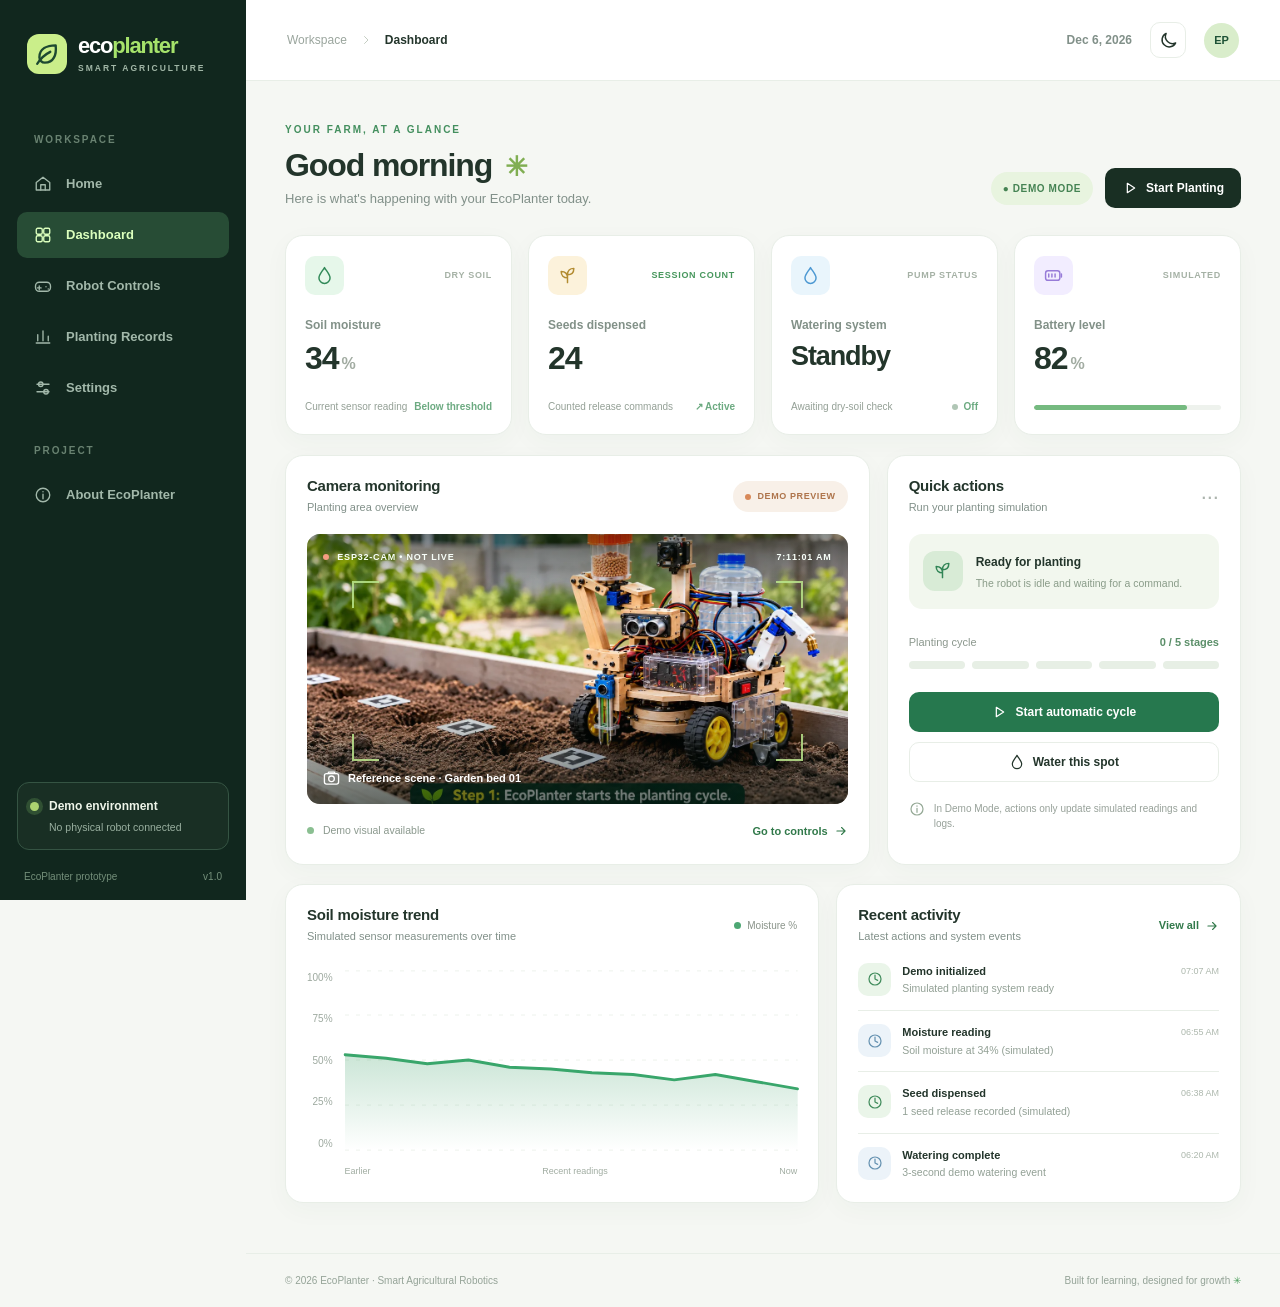
==== commit 800ea6ea: "Updated UI on Robot Controls Page and also added keyboard mapping for desktop" ====
--- a/EcoPlanter_Website/index.html
+++ b/EcoPlanter_Website/index.html
@@ -109,7 +109,7 @@
           <div class="page-head"><div><span class="eyebrow">ROBOT OPERATIONS</span><h1>Robot controls</h1><p>Operate your prototype in Demo Mode or connect a compatible ESP32 controller.</p></div><span class="tag demo-tag" id="controlsModeTag">● DEMO MODE</span></div>
           <div class="control-intro"><svg class="icon"><use href="#i-shield"/></svg><span><strong>Safety first.</strong> When connected to hardware, the motion controls use press-and-hold and send a stop command on release. Always keep a physical emergency stop on the robot.</span></div>
           <div class="controls-grid">
-            <article class="panel control-panel"><div class="panel-header"><div><h2>Drive system</h2><p>Directional movement</p></div><span class="pill-subtle" id="driveState">Idle</span></div><div class="drive-control"><div class="dpad"><span class="dpad-blank"></span><button class="dpad-key" data-move="forward" aria-label="Drive forward"><svg class="icon"><use href="#i-up"/></svg></button><span class="dpad-blank"></span><button class="dpad-key" data-move="left" aria-label="Turn left"><svg class="icon"><use href="#i-left"/></svg></button><div class="dpad-center"><svg class="icon"><use href="#i-game"/></svg></div><button class="dpad-key" data-move="right" aria-label="Turn right"><svg class="icon"><use href="#i-right"/></svg></button><span class="dpad-blank"></span><button class="dpad-key" data-move="backward" aria-label="Drive backward"><svg class="icon"><use href="#i-down"/></svg></button><span class="dpad-blank"></span></div><p class="small-help">Press and hold to drive. Release to stop. The robot must be in Manual Mode for hardware movement.</p></div><div class="action-row"><button class="btn btn-ghost" id="pivotLeft"><svg class="icon"><use href="#i-rotate"/></svg> Pivot left</button><button class="btn btn-ghost" id="pivotRight"><svg class="icon"><use href="#i-rotate"/></svg> Pivot right</button></div></article>
+            <article class="panel control-panel"><div class="panel-header"><div><h2>Drive system</h2><p>Directional movement</p></div><span class="pill-subtle" id="driveState">Idle</span></div><div class="drive-control"><div class="dpad"><span class="dpad-blank"></span><button class="dpad-key" data-move="forward" aria-label="Drive forward"><svg class="icon"><use href="#i-up"/></svg></button><span class="dpad-blank"></span><button class="dpad-key" data-move="left" aria-label="Turn left"><svg class="icon"><use href="#i-left"/></svg></button><div class="dpad-center"><svg class="icon"><use href="#i-game"/></svg></div><button class="dpad-key" data-move="right" aria-label="Turn right"><svg class="icon"><use href="#i-right"/></svg></button><span class="dpad-blank"></span><button class="dpad-key" data-move="backward" aria-label="Drive backward"><svg class="icon"><use href="#i-down"/></svg></button><span class="dpad-blank"></span></div><p class="small-help">Press and hold to drive. Release to stop. The robot must be in Manual Mode for hardware movement.<span class="key-hint"> On desktop, hold the arrow keys (&uarr; &darr; &larr; &rarr;) to drive.</span></p></div><div class="action-row"><button class="btn btn-ghost" id="pivotLeft"><svg class="icon"><use href="#i-rotate"/></svg> Pivot left</button><button class="btn btn-ghost" id="pivotRight"><svg class="icon"><use href="#i-rotate"/></svg> Pivot right</button></div><button class="btn btn-ghost wide" id="rotateArms" aria-label="Rotate arms (press and hold)"><svg class="icon"><use href="#i-rotate"/></svg> Rotate arms</button></article>
             <article class="panel control-panel"><div class="panel-header"><div><h2>Operating mode</h2><p>Choose how EcoPlanter operates</p></div></div><div class="mode-toggle" role="group" aria-label="Operating mode"><button class="mode-choice active" data-opmode="automatic"><svg class="icon"><use href="#i-seed"/></svg><strong>Automatic</strong><small>Programmed cycle</small></button><button class="mode-choice" data-opmode="manual"><svg class="icon"><use href="#i-game"/></svg><strong>Manual</strong><small>Direct controls</small></button></div><div class="operation-status"><span class="soft-indicator"></span><div><strong id="operatingModeText">Automatic mode enabled</strong><p id="operatingModeDetail">Ready to follow the planting sequence.</p></div></div><button class="btn btn-primary wide" id="controlStart"><svg class="icon"><use href="#i-play"/></svg> Start automatic cycle</button><button class="btn btn-ghost wide" id="controlStop"><svg class="icon"><use href="#i-stop"/></svg> Stop current action</button><button class="btn btn-emergency wide" id="emergencyStop"><svg class="icon"><use href="#i-shield"/></svg> EMERGENCY STOP</button></article>
             <article class="panel actuator-panel"><div class="panel-header"><div><h2>Seed-dropper arm</h2><p>2-joint seed dispenser</p></div><span class="actuator-symbol mint"><svg class="icon"><use href="#i-seed"/></svg></span></div><div class="actuator-meta"><span>Position</span><strong id="seedPosition">Home</strong></div><div class="actuator-actions"><button class="btn btn-ghost" data-action="seed_position">Aim at target</button><button class="btn btn-primary" data-action="seed_drop">Drop seed</button></div><span class="component-note">Dispensing count tracks commands, not verified seed passage.</span></article>
             <article class="panel actuator-panel"><div class="panel-header"><div><h2>Watering arm</h2><p>Targeted nozzle and 5V pump</p></div><span class="actuator-symbol sky"><svg class="icon"><use href="#i-drop"/></svg></span></div><div class="actuator-meta"><span>Pump</span><strong id="waterPosition">Off</strong></div><div class="actuator-actions"><button class="btn btn-ghost" data-action="water_position">Aim at target</button><button class="btn btn-primary" data-action="water_now">Water spot</button></div><span class="component-note">Automatic cycles skip watering when moisture is sufficient.</span></article>
--- a/EcoPlanter_Website/styles.css
+++ b/EcoPlanter_Website/styles.css
@@ -1,7 +1,1849 @@
-:root{--bg:#f5f7f3;--surface:#fff;--panel:#fff;--sidebar:#11271e;--sidebar2:#192f24;--text:#23352b;--muted:#819089;--line:#e8eee7;--green:#216d48;--green2:#3b9666;--lime:#c0ea7b;--mint:#e8f6e8;--soft:#f4f7f2;--shadow:0 7px 26px rgba(39,71,46,.035);--radius:18px}*{box-sizing:border-box}html{scroll-behavior:smooth}body{margin:0;background:var(--bg);color:var(--text);font-family:Inter,-apple-system,BlinkMacSystemFont,"Segoe UI",Arial,sans-serif;font-size:14px;line-height:1.5}button,input,select{font:inherit}button{cursor:pointer}button:disabled{opacity:.55;cursor:not-allowed}button:focus-visible,input:focus-visible,select:focus-visible{outline:3px solid #89cd83;outline-offset:3px}a{text-decoration:none;color:inherit}img{display:block;max-width:100%}.svg-sprite{width:0;height:0;position:absolute;overflow:hidden}.icon{display:inline-block;width:19px;height:19px;flex-shrink:0;fill:none;stroke:currentColor;stroke-linecap:round;stroke-linejoin:round;stroke-width:1.85;vertical-align:middle}.app-shell{display:flex;min-height:100vh}.sidebar{width:246px;background:var(--sidebar);color:#dceadd;position:fixed;inset:0 auto 0 0;z-index:40;display:flex;flex-direction:column;padding:34px 17px 16px}.brand{display:flex;align-items:center;gap:11px;padding:0 9px 0 10px;color:#fff}.brand-mark{width:40px;height:40px;border-radius:12px;background:#caee8a;display:grid;place-items:center;color:#1d4931}.brand-mark .icon{width:26px;height:26px;stroke-width:2.2}.brand strong{display:block;font-size:22px;letter-spacing:-1.2px;font-weight:790;line-height:1.1}.brand strong span{color:#a6e36b}.brand small{font-size:8.5px;letter-spacing:2px;color:#a1b6a6;font-weight:800;margin-top:4px;display:block}.sidebar-label{margin:57px 17px 14px;font-size:10px;font-weight:800;color:#698271;letter-spacing:1.9px}.sidebar-label.secondary-label{margin-top:32px}.main-nav{display:grid;gap:5px}.nav-link{display:flex;align-items:center;gap:14px;text-align:left;width:100%;border:0;background:transparent;color:#a2b8aa;min-height:46px;padding:0 17px;border-radius:10px;font-weight:550;font-size:13px;transition:background .15s,color .15s}.nav-link .icon{width:18px;height:18px;stroke-width:1.8}.nav-link.selected,.nav-link:hover{background:#274c35;color:#dbffbd}.nav-link.selected{font-weight:700}.sidebar-bottom{margin-top:auto}.connection-card{border:1px solid #355443;border-radius:12px;background:var(--sidebar2);padding:14px 12px;display:flex;gap:10px;align-items:flex-start}.connection-beacon{width:9px;height:9px;flex-shrink:0;border-radius:50%;margin-top:5px;background:#acd370;box-shadow:0 0 0 4px #93dc7430}.connection-card strong{display:block;font-size:12px;color:#eef5e9}.connection-card span:not(.connection-beacon){font-size:10.5px;line-height:1.45;color:#9ab0a0;display:block;margin-top:5px}.side-footer{display:flex;justify-content:space-between;font-size:10px;color:#748f7a;padding:19px 7px 0}.main-region{margin-left:246px;min-height:100vh;flex:1;min-width:0;display:flex;flex-direction:column}.topbar{height:81px;background:var(--surface);border-bottom:1px solid var(--line);padding:0 41px;display:flex;align-items:center;justify-content:space-between}.breadcrumb{display:flex;align-items:center;gap:13px;color:#9aa59d;font-size:12px}.breadcrumb strong{color:var(--text);font-weight:700}.chevron-icon{width:12px;height:12px;color:#bfc9bd}.top-actions{display:flex;align-items:center;gap:18px}.top-time{font-size:12px;color:var(--muted);font-weight:550}.icon-btn{width:36px;height:36px;display:grid;place-items:center;border:1px solid var(--line);background:var(--surface);color:var(--text);border-radius:10px}.profile-avatar{height:35px;width:35px;display:grid;place-items:center;border-radius:50%;color:#1e5236;background:#d9edcb;font-weight:800;font-size:11px}.mobile-menu{display:none}.page{display:none;padding:37px 39px 50px;max-width:1600px;width:100%;margin:0 auto}.page.active{display:block}.eyebrow{font-size:10px;letter-spacing:2px;font-weight:850;color:#438f5e}.page-head{display:flex;align-items:end;justify-content:space-between;gap:18px;margin-bottom:27px}.page-head h1{font-size:32px;letter-spacing:-1.1px;margin:8px 0 5px;line-height:1.15;font-weight:790}.page-head p{margin:0;font-size:13px;color:var(--muted)}.wave{color:#80ae52;margin-left:5px;font-size:27px}.head-cta{display:flex;align-items:center;gap:12px}.tag{display:inline-flex;gap:6px;align-items:center;white-space:nowrap;font-size:10px;letter-spacing:.6px;border-radius:40px;padding:9px 12px;font-weight:800}.demo-tag{background:#e8f4df;color:#458353}.muted-tag{background:var(--soft);color:var(--muted)}.btn{border-radius:10px;border:1px solid transparent;display:inline-flex;align-items:center;justify-content:center;gap:8px;min-height:40px;padding:9px 16px;font-size:12px;font-weight:760;white-space:nowrap;transition:transform .12s,background .12s}.btn:active{transform:scale(.985)}.btn .icon{height:16px;width:16px}.btn-dark{background:#192f23;color:#fff}.btn-dark:hover{background:#2d523b}.btn-primary{background:#26784e;color:#fff}.btn-primary:hover{background:#1b603e}.btn-ghost{border-color:var(--line);background:var(--surface);color:var(--text)}.btn-ghost:hover{background:var(--soft)}.btn-emergency{color:#ae3735;background:#fff2ef;border:1px solid #ffbdb9;font-weight:850}.btn-emergency:hover{background:#ffe0dc}.btn-lime{background:#c6ef86;color:#1b4027}.btn-glass{color:#fff;background:#ffffff22;border-color:#ffffff44}.wide{width:100%}.stats-grid{display:grid;grid-template-columns:repeat(4,minmax(0,1fr));gap:16px}.stat-card{border:1px solid var(--line);background:var(--panel);border-radius:var(--radius);padding:20px 19px;min-width:0;box-shadow:var(--shadow)}.stat-top{display:flex;justify-content:space-between;gap:7px;align-items:center;margin-bottom:21px}.stat-symbol,.actuator-symbol,.feature-icon{display:grid;place-items:center;width:39px;height:39px;border-radius:10px}.mint{color:#318958;background:#e6f7ea}.yellow{color:#b38c31;background:#fcf2db}.sky{color:#4c98d2;background:#e9f5fc}.lavender{color:#977bd8;background:#f2edff}.micro-tag{color:#a5b1a5;font-size:9px;font-weight:750;letter-spacing:.7px;white-space:nowrap}.green-text{color:#47975d}.stat-label{font-size:12px;color:#829188;margin-bottom:8px;font-weight:570}.stat-number{font-size:32px;line-height:1.05;letter-spacing:-1.1px;font-weight:800;min-height:40px}.stat-number small{font-size:16px;color:#a2aca2;letter-spacing:0;margin-left:3px;font-weight:700}.stat-text{font-size:27px}.stat-foot{margin-top:17px;display:flex;justify-content:space-between;gap:6px;flex-wrap:wrap;font-size:10px;color:#94a096}.stat-foot>span:last-child{color:#6caa81;font-weight:700}.stat-foot .dot-status{color:#7c9d88;display:flex;gap:6px;align-items:center}.dot-status i{width:6px;height:6px;background:#b0c6b5;border-radius:50%}.dot-status.on i{background:#3eab62}.progress-track{height:5px;border-radius:10px;background:#eef2ed;overflow:hidden;margin-top:23px}.progress-track span{height:100%;display:block;background:#75ba80;border-radius:10px;transition:width .35s}.dashboard-primary{display:grid;grid-template-columns:minmax(0,1.65fr) minmax(280px,1fr);gap:17px;margin-top:20px}.dashboard-secondary{display:grid;grid-template-columns:minmax(0,1.32fr) minmax(280px,1fr);gap:17px;margin-top:19px}.panel{background:var(--panel);border:1px solid var(--line);border-radius:var(--radius);box-shadow:var(--shadow);min-width:0}.panel-header{display:flex;justify-content:space-between;gap:12px;align-items:center;margin-bottom:18px}.panel-header h2{font-size:15px;line-height:1.2;margin:0 0 4px;letter-spacing:-.25px}.panel-header p{font-size:11px;color:var(--muted);margin:0}.camera-panel,.quick-panel,.chart-panel,.activity-panel{padding:21px}.camera-tag{background:#f8f0e8;color:#ae744b;font-size:9px}.circle-red{width:6px;height:6px;background:#d88959;border-radius:50%}.camera-display{height:270px;background:#d6dfd3;border-radius:13px;position:relative;overflow:hidden}.camera-display>img{width:100%;height:100%;object-fit:cover;object-position:center 45%}.camera-gradient{position:absolute;inset:0;background:linear-gradient(180deg,#0b160e76,transparent 22%,transparent 57%,#05130d9a)}.camera-overlay-top{position:absolute;top:17px;left:16px;right:16px;display:flex;justify-content:space-between;gap:10px;font-size:9px;letter-spacing:.8px;color:#f8fff9;font-weight:800}.camera-lens-dot{width:6px;height:6px;display:inline-block;background:#f59d81;border-radius:50%;margin-right:5px}.camera-bottom-caption{position:absolute;bottom:17px;left:16px;display:flex;align-items:center;gap:8px;color:#fff;font-weight:700;font-size:11px}.camera-bottom-caption .icon{width:17px;height:17px}.camera-corners{position:absolute;inset:47px 45px 43px;pointer-events:none;opacity:.85}.camera-corners i{position:absolute;width:27px;height:27px;border:2px solid #bce78d}.camera-corners i:nth-child(1){left:0;top:0;border-right:0;border-bottom:0}.camera-corners i:nth-child(2){right:0;top:0;border-left:0;border-bottom:0}.camera-corners i:nth-child(3){left:0;bottom:0;border-right:0;border-top:0}.camera-corners i:nth-child(4){right:0;bottom:0;border-left:0;border-top:0}.camera-footer{display:flex;align-items:center;justify-content:space-between;margin-top:15px;gap:10px;color:#8b998e;font-size:10.5px}.status-dot{width:7px;height:7px;background:#8abf91;display:inline-block;border-radius:50%;margin-right:6px}.status-dot.demo{background:#e7a658}.text-btn{display:inline-flex;align-items:center;gap:6px;border:0;background:none;color:#31794a;font-weight:750;font-size:11px;padding:4px 0}.text-btn .icon{width:14px;height:14px}.action-dots{font-size:22px;color:#acb4ad;line-height:1}.run-status{display:flex;gap:13px;align-items:flex-start;background:#f2f7ee;border-radius:13px;padding:17px 14px;margin-bottom:25px}.run-icon{width:40px;height:40px;border-radius:12px;background:#d8ebd6;color:#318556;display:grid;place-items:center;flex-shrink:0}.run-status strong{font-size:12px}.run-status p{font-size:10.5px;margin:4px 0 0;color:#8a9c89;line-height:1.5}.quick-progress-title{display:flex;align-items:center;justify-content:space-between;font-size:11px;margin-bottom:11px;color:#8c988e}.quick-progress-title strong{color:#5b8f69}.segmented-progress{display:flex;gap:7px;margin-bottom:23px}.segmented-progress span{flex:1;background:#e7efe5;border-radius:8px;height:8px;transition:background .2s}.segmented-progress span.done{background:#54a76b}.quick-buttons{display:grid;gap:10px}.quick-note{margin-top:19px;display:flex;align-items:flex-start;gap:9px;font-size:10px;line-height:1.5;color:#97a199}.quick-note .icon{width:16px;height:16px;color:#95a996}.chart-panel{min-height:270px}.legend{color:#8a948a;font-size:10px;display:flex;align-items:center;gap:6px}.legend i{height:7px;width:7px;border-radius:50%;background:#4da773}.chart-layout{display:flex;margin-top:25px;gap:12px}.axis-labels{display:flex;flex-direction:column;justify-content:space-between;height:181px;text-align:right;font-size:10px;color:#9da99f;flex-shrink:0}.chart-plot{flex:1;min-width:0}.chart-plot svg{width:100%;height:181px;overflow:visible}.chart-grid{fill:none;stroke:#edf2ec;stroke-width:1;vector-effect:non-scaling-stroke;stroke-dasharray:4 7}.chart-times{display:flex;justify-content:space-between;color:#a1ada2;font-size:9px;margin-top:8px}.activity-list{display:grid;gap:0}.activity-item{display:flex;gap:11px;align-items:flex-start;padding:13px 0;border-bottom:1px solid var(--line)}.activity-item:first-child{padding-top:0}.activity-item:last-child{border-bottom:0;padding-bottom:0}.activity-icon{display:grid;place-items:center;width:33px;height:33px;border-radius:10px;color:#418c5c;background:#eaf5e9;flex-shrink:0}.activity-item:nth-child(2n) .activity-icon{background:#ecf3f9;color:#6692b1}.activity-icon .icon{width:16px;height:16px}.activity-copy{flex:1;min-width:0}.activity-copy strong{display:block;font-size:11px;margin-bottom:2px}.activity-copy p{margin:0;color:#92a095;font-size:10.5px;white-space:nowrap;overflow:hidden;text-overflow:ellipsis}.activity-time{color:#acb7ac;font-size:9px;white-space:nowrap;margin-top:2px}.app-footer{margin-top:auto;display:flex;justify-content:space-between;gap:15px;padding:19px 39px;color:#94a397;font-size:10px;border-top:1px solid var(--line)}.footer-leaf{color:#4a9e5a}.hero-banner{background:#173e2b;min-height:372px;border-radius:20px;overflow:hidden;position:relative;display:flex;align-items:stretch;color:white}.hero-copy{position:relative;padding:50px 45px;z-index:2;max-width:580px;width:58%;background:linear-gradient(90deg,#173e2b 67%,#173e2bf0 84%,transparent)}.hero-banner h1{font-size:clamp(32px,3.6vw,55px);line-height:1.04;letter-spacing:-2px;margin:23px 0}.hero-banner h1 em{font-style:normal;color:#d5f098}.hero-banner p{font-size:13px;max-width:420px;line-height:1.8;color:#d0e2d2}.hero-actions{margin-top:29px;display:flex;gap:10px}.hero-photo{position:absolute;inset:0 0 0 32%;background:url('assets/ecoplanter-hero.webp') center/cover no-repeat}.light-eyebrow{color:#c1e89b;display:flex;align-items:center;gap:8px}.ping-dot{width:8px;height:8px;border-radius:50%;background:#c0e68c}.section-heading{display:flex;justify-content:space-between;align-items:end;gap:14px;margin:37px 0 20px}.section-heading h2{font-size:24px;letter-spacing:-.65px;margin:6px 0 0}.section-heading p{color:var(--muted);font-size:12px;margin:0}.feature-grid{display:grid;grid-template-columns:repeat(3,minmax(0,1fr));gap:17px}.feature-card{border:1px solid var(--line);background:var(--surface);border-radius:17px;overflow:hidden}.feature-image{height:168px;overflow:hidden}.feature-image img{width:100%;height:100%;object-fit:cover;transition:transform .2s}.feature-card:hover img{transform:scale(1.05)}.feature-body{padding:18px}.feature-body h3{font-size:15px;margin:12px 0 6px}.feature-body p{font-size:11.5px;color:var(--muted);margin:0;line-height:1.7}.disclaimer-note{margin-top:20px;color:#849587;font-size:11px;display:flex;gap:9px;align-items:center}.disclaimer-note .icon{width:15px;height:15px}.control-intro{display:flex;align-items:center;gap:12px;background:#f1f7e8;border:1px solid #dfebd4;border-radius:12px;padding:15px 18px;color:#65835e;margin-bottom:20px;font-size:12px}.control-intro .icon{width:23px;height:23px;color:#419262}.controls-grid{display:grid;grid-template-columns:repeat(2,minmax(0,1fr));gap:18px}.control-panel,.actuator-panel{padding:24px}.pill-subtle{font-size:10px;background:var(--soft);color:#82948a;border-radius:20px;padding:6px 11px}.drive-control{display:flex;align-items:center;justify-content:space-evenly;gap:22px}.dpad{display:grid;grid-template-columns:repeat(3,58px);grid-template-rows:repeat(3,58px);gap:7px}.dpad-key{border:1px solid #d9e8d9;border-radius:13px;background:#f0f7eb;color:#31784e;display:grid;place-items:center;touch-action:none}.dpad-key:hover,.dpad-key.held{background:#d8efd0;border-color:#8ec797}.dpad-key .icon{width:23px;height:23px}.dpad-center{display:grid;place-items:center;background:#e5efe1;color:#8aaf84;border-radius:13px}.small-help{max-width:230px;color:var(--muted);font-size:11px;line-height:1.7}.action-row{display:flex;gap:9px;margin-top:15px}.action-row>*{flex:1}.mode-toggle{display:grid;grid-template-columns:1fr 1fr;gap:10px}.mode-choice{border:1px solid var(--line);border-radius:12px;background:var(--surface);color:var(--muted);padding:20px 12px;text-align:left;display:flex;flex-direction:column;align-items:flex-start;gap:6px}.mode-choice .icon{color:var(--muted);width:22px;height:22px}.mode-choice strong{color:var(--text);font-size:12px}.mode-choice small{font-size:10px}.mode-choice.active{background:#f0f8ef;border-color:#7ab38c}.mode-choice.active .icon{color:#398b56}.operation-status{display:flex;align-items:center;gap:12px;padding:20px 0}.soft-indicator{width:11px;height:11px;background:#73b978;box-shadow:0 0 0 5px #e4f2de;border-radius:50%;flex-shrink:0}.operation-status strong{font-size:12px}.operation-status p{font-size:10px;color:var(--muted);margin:3px 0}.control-panel>.btn{margin-bottom:9px}.actuator-meta{display:flex;justify-content:space-between;margin:16px 0 23px;border-bottom:1px solid var(--line);padding-bottom:17px;color:var(--muted);font-size:11px}.actuator-meta strong{color:var(--text)}.actuator-actions{display:flex;flex-wrap:wrap;gap:9px}.actuator-actions .btn{flex:1}.component-note{display:block;font-size:10px;color:var(--muted);margin-top:18px;line-height:1.7}.actuator-preview{height:120px;position:relative;border-radius:10px;overflow:hidden;margin-bottom:13px}.actuator-preview img{width:100%;height:100%;object-fit:cover}.actuator-preview span{position:absolute;top:10px;left:11px;background:#193a2eb8;color:white;font-size:9px;padding:6px 9px;border-radius:8px;font-weight:800;letter-spacing:.35px}.record-cards{display:grid;grid-template-columns:repeat(3,minmax(0,1fr));gap:16px;margin-bottom:19px}.mini-stat{padding:23px;border:1px solid var(--line);border-radius:14px;background:var(--surface)}.mini-stat span{font-size:12px;color:var(--muted);display:block}.mini-stat strong{display:block;font-size:31px;letter-spacing:-1px;margin:5px 0}.mini-stat small{font-size:10px;color:#96a399}.records-panel{padding:22px}.small-btn{min-height:32px;padding:5px 10px}.records-scroll{overflow-x:auto}.records-table{width:100%;border-collapse:collapse;text-align:left;min-width:600px}.records-table th{font-size:10px;color:#9aa69c;font-weight:850;letter-spacing:1px;background:var(--soft);padding:14px}.records-table td{font-size:12px;padding:17px 14px;border-bottom:1px solid var(--line)}.records-table td:nth-child(2){font-weight:700}.records-table td:nth-child(3){color:#8a968b}.records-table td:nth-child(4){color:#519562}.empty-table{text-align:center;color:var(--muted)}.settings-grid{display:grid;grid-template-columns:repeat(2,minmax(0,1fr));gap:18px;align-items:start}.settings-card{padding:24px}.slider-field{display:flex;align-items:center;justify-content:space-between;margin-top:26px}.slider-field span strong,.settings-input-row label{display:block;font-size:12px;font-weight:720}.slider-field small{display:block;font-size:10px;color:var(--muted);margin-top:4px}.slider-field output{font-size:13px;color:#397e56;font-weight:790}.settings-card input[type=range]{width:100%;margin-top:18px;accent-color:#398b59}.settings-input-row{margin:25px 0;display:flex;align-items:center;justify-content:space-between;gap:20px}.settings-input-row select{min-width:120px;background:var(--surface);border:1px solid #dce7dc;border-radius:9px;padding:10px 12px;color:var(--text)}.form-label{display:block;margin-top:22px;font-size:11px;font-weight:750;margin-bottom:9px}.settings-card input[type=url]{width:100%;padding:12px;border:1px solid #dae4db;color:var(--text);border-radius:10px;background:var(--surface)}.field-hint{font-size:10.5px;color:var(--muted);line-height:1.7;margin:11px 0 18px}.connection-explain{display:flex;align-items:center;background:var(--soft);border-radius:10px;padding:13px;color:var(--muted);font-size:11px}.connection-buttons{display:flex;gap:8px}.settings-warning{display:flex;gap:11px;background:#fff8ec;color:#98764c;padding:14px;border-radius:10px;margin-top:25px}.settings-warning .icon{flex-shrink:0}.settings-warning p{font-size:11px;margin:0;line-height:1.6}.about-hero{display:grid;grid-template-columns:1fr 1fr;background:#1a3b29;color:#fff;border-radius:20px;overflow:hidden;min-height:300px}.about-hero img{height:100%;width:100%;object-fit:cover}.about-hero-text{padding:40px;align-self:center}.about-hero-text span{font-size:10px;color:#b7e89c;font-weight:850;letter-spacing:1.7px}.about-hero-text h2{font-size:29px;letter-spacing:-1px;line-height:1.2}.about-hero-text p{font-size:12.5px;color:#c6ddcb;line-height:1.8}.workflow-grid{display:grid;grid-template-columns:repeat(5,minmax(0,1fr));gap:12px}.workflow-step{background:var(--surface);padding:22px 18px;border-radius:14px;border:1px solid var(--line)}.workflow-step b{font-size:26px;letter-spacing:-1px;color:#86bc84}.workflow-step h3{font-size:15px;margin:20px 0 6px}.workflow-step p{font-size:11px;color:var(--muted);line-height:1.65}.about-bottom{display:grid;grid-template-columns:1fr 1fr;gap:18px;margin-top:19px}.about-bottom>.panel{padding:24px}.about-bottom h2{font-size:16px;margin:0 0 8px}.about-bottom p{font-size:12px;line-height:1.75;color:var(--muted);margin:0}.toast{position:fixed;bottom:26px;right:27px;z-index:90;max-width:375px;min-width:240px;padding:14px 17px;background:#183a29;color:#f3fff4;border-radius:12px;box-shadow:0 17px 40px #102f1e41;font-size:12px;font-weight:650;opacity:0;transform:translateY(15px);pointer-events:none;transition:opacity .2s,transform .2s}.toast.show{opacity:1;transform:translateY(0)}.mobile-backdrop[hidden]{display:none}
-body.dark{--bg:#14241d;--surface:#1a3024;--panel:#203729;--sidebar:#0a1a13;--sidebar2:#1b3425;--text:#e2ece1;--muted:#9caf9e;--line:#304d3a;--soft:#264333;--shadow:none}.dark .stat-card,.dark .mini-stat{background:var(--panel)}.dark .run-status,.dark .control-intro{background:#2b4530;border-color:#35553b}.dark .mode-choice.active{background:#2d553b}.dark .settings-warning{background:#433c28;color:#e3c28a}.dark .demo-tag{background:#2f513b;color:#bce2bd}.dark .muted-tag,.dark .pill-subtle{background:#2d4534}.dark .camera-tag{background:#4a3c2b;color:#f0ce9c}.dark .progress-track,.dark .segmented-progress span{background:#37543c}.dark .segmented-progress span.done{background:#71c38c}.dark .dpad-key{background:#294632;border-color:#426c4a;color:#beefbf}.dark .dpad-center{background:#2e4935}.dark .chart-grid{stroke:#375141}.dark .btn-ghost{border-color:#44604a}.dark .btn-emergency{background:#512e2b;border-color:#92544c;color:#ffbbb3}.dark .connection-explain{background:#284332}.dark .run-status p{color:#aac1ab}
-@media(max-width:1170px){.page{padding:30px 25px}.topbar{padding:0 25px}.sidebar{width:215px}.main-region{margin-left:215px}.stats-grid{grid-template-columns:repeat(2,minmax(0,1fr))}.dashboard-primary,.dashboard-secondary{grid-template-columns:minmax(0,1.2fr) minmax(260px,1fr)}.camera-display{height:234px}.hero-copy{width:64%}.hero-photo{left:35%}.workflow-grid{grid-template-columns:repeat(3,1fr)}}
-@media(max-width:900px){.sidebar{width:246px;transform:translateX(-100%);transition:transform .2s}.sidebar.open{transform:translateX(0)}.mobile-backdrop:not([hidden]){position:fixed;inset:0;background:#081e10aa;z-index:35}.main-region{margin-left:0}.mobile-menu{display:grid}.dashboard-primary,.dashboard-secondary{grid-template-columns:1fr 1fr}.feature-grid{gap:10px}.hero-copy{width:71%;padding:40px 32px}.hero-photo{left:28%}.stats-grid{gap:12px}}
-@media(max-width:680px){.topbar{height:65px;padding:0 16px}.top-time{display:none}.top-actions{gap:10px}.breadcrumb{gap:9px}.page{padding:26px 16px 35px}.page-head{align-items:flex-start;flex-direction:column}.page-head h1{font-size:27px}.head-cta{width:100%;justify-content:space-between}.stats-grid{grid-template-columns:repeat(2,minmax(0,1fr));gap:10px}.stat-card{padding:17px 14px}.stat-number{font-size:27px}.stat-foot{margin-top:12px}.stat-top{margin-bottom:14px}.micro-tag{font-size:8px}.dashboard-primary,.dashboard-secondary,.controls-grid,.settings-grid,.about-bottom{grid-template-columns:1fr}.camera-display{height:235px}.camera-panel,.quick-panel,.chart-panel,.activity-panel,.control-panel,.actuator-panel{padding:18px}.feature-grid{grid-template-columns:1fr}.feature-image{height:190px}.hero-banner{min-height:480px;align-items:flex-start}.hero-copy{width:100%;padding:36px 25px;background:linear-gradient(180deg,#173e2b 3%,#173e2bee 64%,#173e2b88)}.hero-copy h1{font-size:37px}.hero-photo{inset:28% 0 0;background-position:60% center}.section-heading{align-items:flex-start;flex-direction:column}.section-heading h2{font-size:22px}.record-cards{grid-template-columns:repeat(2,1fr)}.record-cards .mini-stat:last-child{grid-column:span 2}.mini-stat{padding:17px}.about-hero{grid-template-columns:1fr}.about-hero img{height:220px}.about-hero-text{padding:25px}.workflow-grid{grid-template-columns:repeat(2,1fr)}.app-footer{padding:18px 16px;flex-direction:column;gap:4px}.settings-card{padding:19px}.dpad{grid-template-columns:repeat(3,52px);grid-template-rows:repeat(3,52px)}.drive-control{gap:13px}.small-help{font-size:10px}}
-@media(max-width:370px){.stats-grid{grid-template-columns:1fr}.workflow-grid{grid-template-columns:1fr}.head-cta{flex-wrap:wrap}.drive-control{flex-direction:column}.camera-display{height:200px}}
-@media(prefers-reduced-motion:reduce){*,*::before,*::after{scroll-behavior:auto!important;animation-duration:.01ms!important;transition-duration:.01ms!important}}
+:root {
+  --bg: #f5f7f3;
+  --surface: #fff;
+  --panel: #fff;
+  --sidebar: #11271e;
+  --sidebar2: #192f24;
+  --text: #23352b;
+  --muted: #819089;
+  --line: #e8eee7;
+  --green: #216d48;
+  --green2: #3b9666;
+  --lime: #c0ea7b;
+  --mint: #e8f6e8;
+  --soft: #f4f7f2;
+  --shadow: 0 7px 26px rgba(39, 71, 46, 0.035);
+  --radius: 18px;
+}
+* {
+  box-sizing: border-box;
+}
+html {
+  scroll-behavior: smooth;
+}
+body {
+  margin: 0;
+  background: var(--bg);
+  color: var(--text);
+  font-family:
+    Inter,
+    -apple-system,
+    BlinkMacSystemFont,
+    "Segoe UI",
+    Arial,
+    sans-serif;
+  font-size: 14px;
+  line-height: 1.5;
+}
+button,
+input,
+select {
+  font: inherit;
+}
+button {
+  cursor: pointer;
+}
+button:disabled {
+  opacity: 0.55;
+  cursor: not-allowed;
+}
+button:focus-visible,
+input:focus-visible,
+select:focus-visible {
+  outline: 3px solid #89cd83;
+  outline-offset: 3px;
+}
+a {
+  text-decoration: none;
+  color: inherit;
+}
+img {
+  display: block;
+  max-width: 100%;
+}
+.svg-sprite {
+  width: 0;
+  height: 0;
+  position: absolute;
+  overflow: hidden;
+}
+.icon {
+  display: inline-block;
+  width: 19px;
+  height: 19px;
+  flex-shrink: 0;
+  fill: none;
+  stroke: currentColor;
+  stroke-linecap: round;
+  stroke-linejoin: round;
+  stroke-width: 1.85;
+  vertical-align: middle;
+}
+.app-shell {
+  display: flex;
+  min-height: 100vh;
+}
+.sidebar {
+  width: 246px;
+  background: var(--sidebar);
+  color: #dceadd;
+  position: fixed;
+  inset: 0 auto 0 0;
+  z-index: 40;
+  display: flex;
+  flex-direction: column;
+  padding: 34px 17px 16px;
+}
+.brand {
+  display: flex;
+  align-items: center;
+  gap: 11px;
+  padding: 0 9px 0 10px;
+  color: #fff;
+}
+.brand-mark {
+  width: 40px;
+  height: 40px;
+  border-radius: 12px;
+  background: #caee8a;
+  display: grid;
+  place-items: center;
+  color: #1d4931;
+}
+.brand-mark .icon {
+  width: 26px;
+  height: 26px;
+  stroke-width: 2.2;
+}
+.brand strong {
+  display: block;
+  font-size: 22px;
+  letter-spacing: -1.2px;
+  font-weight: 790;
+  line-height: 1.1;
+}
+.brand strong span {
+  color: #a6e36b;
+}
+.brand small {
+  font-size: 8.5px;
+  letter-spacing: 2px;
+  color: #a1b6a6;
+  font-weight: 800;
+  margin-top: 4px;
+  display: block;
+}
+.sidebar-label {
+  margin: 57px 17px 14px;
+  font-size: 10px;
+  font-weight: 800;
+  color: #698271;
+  letter-spacing: 1.9px;
+}
+.sidebar-label.secondary-label {
+  margin-top: 32px;
+}
+.main-nav {
+  display: grid;
+  gap: 5px;
+}
+.nav-link {
+  display: flex;
+  align-items: center;
+  gap: 14px;
+  text-align: left;
+  width: 100%;
+  border: 0;
+  background: transparent;
+  color: #a2b8aa;
+  min-height: 46px;
+  padding: 0 17px;
+  border-radius: 10px;
+  font-weight: 550;
+  font-size: 13px;
+  transition:
+    background 0.15s,
+    color 0.15s;
+}
+.nav-link .icon {
+  width: 18px;
+  height: 18px;
+  stroke-width: 1.8;
+}
+.nav-link.selected,
+.nav-link:hover {
+  background: #274c35;
+  color: #dbffbd;
+}
+.nav-link.selected {
+  font-weight: 700;
+}
+.sidebar-bottom {
+  margin-top: auto;
+}
+.connection-card {
+  border: 1px solid #355443;
+  border-radius: 12px;
+  background: var(--sidebar2);
+  padding: 14px 12px;
+  display: flex;
+  gap: 10px;
+  align-items: flex-start;
+}
+.connection-beacon {
+  width: 9px;
+  height: 9px;
+  flex-shrink: 0;
+  border-radius: 50%;
+  margin-top: 5px;
+  background: #acd370;
+  box-shadow: 0 0 0 4px #93dc7430;
+}
+.connection-card strong {
+  display: block;
+  font-size: 12px;
+  color: #eef5e9;
+}
+.connection-card span:not(.connection-beacon) {
+  font-size: 10.5px;
+  line-height: 1.45;
+  color: #9ab0a0;
+  display: block;
+  margin-top: 5px;
+}
+.side-footer {
+  display: flex;
+  justify-content: space-between;
+  font-size: 10px;
+  color: #748f7a;
+  padding: 19px 7px 0;
+}
+.main-region {
+  margin-left: 246px;
+  min-height: 100vh;
+  flex: 1;
+  min-width: 0;
+  display: flex;
+  flex-direction: column;
+}
+.topbar {
+  height: 81px;
+  background: var(--surface);
+  border-bottom: 1px solid var(--line);
+  padding: 0 41px;
+  display: flex;
+  align-items: center;
+  justify-content: space-between;
+}
+.breadcrumb {
+  display: flex;
+  align-items: center;
+  gap: 13px;
+  color: #9aa59d;
+  font-size: 12px;
+}
+.breadcrumb strong {
+  color: var(--text);
+  font-weight: 700;
+}
+.chevron-icon {
+  width: 12px;
+  height: 12px;
+  color: #bfc9bd;
+}
+.top-actions {
+  display: flex;
+  align-items: center;
+  gap: 18px;
+}
+.top-time {
+  font-size: 12px;
+  color: var(--muted);
+  font-weight: 550;
+}
+.icon-btn {
+  width: 36px;
+  height: 36px;
+  display: grid;
+  place-items: center;
+  border: 1px solid var(--line);
+  background: var(--surface);
+  color: var(--text);
+  border-radius: 10px;
+}
+.profile-avatar {
+  height: 35px;
+  width: 35px;
+  display: grid;
+  place-items: center;
+  border-radius: 50%;
+  color: #1e5236;
+  background: #d9edcb;
+  font-weight: 800;
+  font-size: 11px;
+}
+.mobile-menu {
+  display: none;
+}
+.page {
+  display: none;
+  padding: 37px 39px 50px;
+  max-width: 1600px;
+  width: 100%;
+  margin: 0 auto;
+}
+.page.active {
+  display: block;
+}
+.eyebrow {
+  font-size: 10px;
+  letter-spacing: 2px;
+  font-weight: 850;
+  color: #438f5e;
+}
+.page-head {
+  display: flex;
+  align-items: end;
+  justify-content: space-between;
+  gap: 18px;
+  margin-bottom: 27px;
+}
+.page-head h1 {
+  font-size: 32px;
+  letter-spacing: -1.1px;
+  margin: 8px 0 5px;
+  line-height: 1.15;
+  font-weight: 790;
+}
+.page-head p {
+  margin: 0;
+  font-size: 13px;
+  color: var(--muted);
+}
+.wave {
+  color: #80ae52;
+  margin-left: 5px;
+  font-size: 27px;
+}
+.head-cta {
+  display: flex;
+  align-items: center;
+  gap: 12px;
+}
+.tag {
+  display: inline-flex;
+  gap: 6px;
+  align-items: center;
+  white-space: nowrap;
+  font-size: 10px;
+  letter-spacing: 0.6px;
+  border-radius: 40px;
+  padding: 9px 12px;
+  font-weight: 800;
+}
+.demo-tag {
+  background: #e8f4df;
+  color: #458353;
+}
+.muted-tag {
+  background: var(--soft);
+  color: var(--muted);
+}
+.btn {
+  border-radius: 10px;
+  border: 1px solid transparent;
+  display: inline-flex;
+  align-items: center;
+  justify-content: center;
+  gap: 8px;
+  min-height: 40px;
+  padding: 9px 16px;
+  font-size: 12px;
+  font-weight: 760;
+  white-space: nowrap;
+  transition:
+    transform 0.12s,
+    background 0.12s;
+}
+.btn:active {
+  transform: scale(0.985);
+}
+.btn .icon {
+  height: 16px;
+  width: 16px;
+}
+.btn-dark {
+  background: #192f23;
+  color: #fff;
+}
+.btn-dark:hover {
+  background: #2d523b;
+}
+.btn-primary {
+  background: #26784e;
+  color: #fff;
+}
+.btn-primary:hover {
+  background: #1b603e;
+}
+.btn-ghost {
+  border-color: var(--line);
+  background: var(--surface);
+  color: var(--text);
+}
+.btn-ghost:hover {
+  background: var(--soft);
+}
+.btn-emergency {
+  color: #ae3735;
+  background: #fff2ef;
+  border: 1px solid #ffbdb9;
+  font-weight: 850;
+}
+.btn-emergency:hover {
+  background: #ffe0dc;
+}
+.btn-lime {
+  background: #c6ef86;
+  color: #1b4027;
+}
+.btn-glass {
+  color: #fff;
+  background: #ffffff22;
+  border-color: #ffffff44;
+}
+.wide {
+  width: 100%;
+}
+.stats-grid {
+  display: grid;
+  grid-template-columns: repeat(4, minmax(0, 1fr));
+  gap: 16px;
+}
+.stat-card {
+  border: 1px solid var(--line);
+  background: var(--panel);
+  border-radius: var(--radius);
+  padding: 20px 19px;
+  min-width: 0;
+  box-shadow: var(--shadow);
+}
+.stat-top {
+  display: flex;
+  justify-content: space-between;
+  gap: 7px;
+  align-items: center;
+  margin-bottom: 21px;
+}
+.stat-symbol,
+.actuator-symbol,
+.feature-icon {
+  display: grid;
+  place-items: center;
+  width: 39px;
+  height: 39px;
+  border-radius: 10px;
+}
+.mint {
+  color: #318958;
+  background: #e6f7ea;
+}
+.yellow {
+  color: #b38c31;
+  background: #fcf2db;
+}
+.sky {
+  color: #4c98d2;
+  background: #e9f5fc;
+}
+.lavender {
+  color: #977bd8;
+  background: #f2edff;
+}
+.micro-tag {
+  color: #a5b1a5;
+  font-size: 9px;
+  font-weight: 750;
+  letter-spacing: 0.7px;
+  white-space: nowrap;
+}
+.green-text {
+  color: #47975d;
+}
+.stat-label {
+  font-size: 12px;
+  color: #829188;
+  margin-bottom: 8px;
+  font-weight: 570;
+}
+.stat-number {
+  font-size: 32px;
+  line-height: 1.05;
+  letter-spacing: -1.1px;
+  font-weight: 800;
+  min-height: 40px;
+}
+.stat-number small {
+  font-size: 16px;
+  color: #a2aca2;
+  letter-spacing: 0;
+  margin-left: 3px;
+  font-weight: 700;
+}
+.stat-text {
+  font-size: 27px;
+}
+.stat-foot {
+  margin-top: 17px;
+  display: flex;
+  justify-content: space-between;
+  gap: 6px;
+  flex-wrap: wrap;
+  font-size: 10px;
+  color: #94a096;
+}
+.stat-foot > span:last-child {
+  color: #6caa81;
+  font-weight: 700;
+}
+.stat-foot .dot-status {
+  color: #7c9d88;
+  display: flex;
+  gap: 6px;
+  align-items: center;
+}
+.dot-status i {
+  width: 6px;
+  height: 6px;
+  background: #b0c6b5;
+  border-radius: 50%;
+}
+.dot-status.on i {
+  background: #3eab62;
+}
+.progress-track {
+  height: 5px;
+  border-radius: 10px;
+  background: #eef2ed;
+  overflow: hidden;
+  margin-top: 23px;
+}
+.progress-track span {
+  height: 100%;
+  display: block;
+  background: #75ba80;
+  border-radius: 10px;
+  transition: width 0.35s;
+}
+.dashboard-primary {
+  display: grid;
+  grid-template-columns: minmax(0, 1.65fr) minmax(280px, 1fr);
+  gap: 17px;
+  margin-top: 20px;
+}
+.dashboard-secondary {
+  display: grid;
+  grid-template-columns: minmax(0, 1.32fr) minmax(280px, 1fr);
+  gap: 17px;
+  margin-top: 19px;
+}
+.panel {
+  background: var(--panel);
+  border: 1px solid var(--line);
+  border-radius: var(--radius);
+  box-shadow: var(--shadow);
+  min-width: 0;
+}
+.panel-header {
+  display: flex;
+  justify-content: space-between;
+  gap: 12px;
+  align-items: center;
+  margin-bottom: 18px;
+}
+.panel-header h2 {
+  font-size: 15px;
+  line-height: 1.2;
+  margin: 0 0 4px;
+  letter-spacing: -0.25px;
+}
+.panel-header p {
+  font-size: 11px;
+  color: var(--muted);
+  margin: 0;
+}
+.camera-panel,
+.quick-panel,
+.chart-panel,
+.activity-panel {
+  padding: 21px;
+}
+.camera-tag {
+  background: #f8f0e8;
+  color: #ae744b;
+  font-size: 9px;
+}
+.circle-red {
+  width: 6px;
+  height: 6px;
+  background: #d88959;
+  border-radius: 50%;
+}
+.camera-display {
+  height: 270px;
+  background: #d6dfd3;
+  border-radius: 13px;
+  position: relative;
+  overflow: hidden;
+}
+.camera-display > img {
+  width: 100%;
+  height: 100%;
+  object-fit: cover;
+  object-position: center 45%;
+}
+.camera-gradient {
+  position: absolute;
+  inset: 0;
+  background: linear-gradient(
+    180deg,
+    #0b160e76,
+    transparent 22%,
+    transparent 57%,
+    #05130d9a
+  );
+}
+.camera-overlay-top {
+  position: absolute;
+  top: 17px;
+  left: 16px;
+  right: 16px;
+  display: flex;
+  justify-content: space-between;
+  gap: 10px;
+  font-size: 9px;
+  letter-spacing: 0.8px;
+  color: #f8fff9;
+  font-weight: 800;
+}
+.camera-lens-dot {
+  width: 6px;
+  height: 6px;
+  display: inline-block;
+  background: #f59d81;
+  border-radius: 50%;
+  margin-right: 5px;
+}
+.camera-bottom-caption {
+  position: absolute;
+  bottom: 17px;
+  left: 16px;
+  display: flex;
+  align-items: center;
+  gap: 8px;
+  color: #fff;
+  font-weight: 700;
+  font-size: 11px;
+}
+.camera-bottom-caption .icon {
+  width: 17px;
+  height: 17px;
+}
+.camera-corners {
+  position: absolute;
+  inset: 47px 45px 43px;
+  pointer-events: none;
+  opacity: 0.85;
+}
+.camera-corners i {
+  position: absolute;
+  width: 27px;
+  height: 27px;
+  border: 2px solid #bce78d;
+}
+.camera-corners i:nth-child(1) {
+  left: 0;
+  top: 0;
+  border-right: 0;
+  border-bottom: 0;
+}
+.camera-corners i:nth-child(2) {
+  right: 0;
+  top: 0;
+  border-left: 0;
+  border-bottom: 0;
+}
+.camera-corners i:nth-child(3) {
+  left: 0;
+  bottom: 0;
+  border-right: 0;
+  border-top: 0;
+}
+.camera-corners i:nth-child(4) {
+  right: 0;
+  bottom: 0;
+  border-left: 0;
+  border-top: 0;
+}
+.camera-footer {
+  display: flex;
+  align-items: center;
+  justify-content: space-between;
+  margin-top: 15px;
+  gap: 10px;
+  color: #8b998e;
+  font-size: 10.5px;
+}
+.status-dot {
+  width: 7px;
+  height: 7px;
+  background: #8abf91;
+  display: inline-block;
+  border-radius: 50%;
+  margin-right: 6px;
+}
+.status-dot.demo {
+  background: #e7a658;
+}
+.text-btn {
+  display: inline-flex;
+  align-items: center;
+  gap: 6px;
+  border: 0;
+  background: none;
+  color: #31794a;
+  font-weight: 750;
+  font-size: 11px;
+  padding: 4px 0;
+}
+.text-btn .icon {
+  width: 14px;
+  height: 14px;
+}
+.action-dots {
+  font-size: 22px;
+  color: #acb4ad;
+  line-height: 1;
+}
+.run-status {
+  display: flex;
+  gap: 13px;
+  align-items: flex-start;
+  background: #f2f7ee;
+  border-radius: 13px;
+  padding: 17px 14px;
+  margin-bottom: 25px;
+}
+.run-icon {
+  width: 40px;
+  height: 40px;
+  border-radius: 12px;
+  background: #d8ebd6;
+  color: #318556;
+  display: grid;
+  place-items: center;
+  flex-shrink: 0;
+}
+.run-status strong {
+  font-size: 12px;
+}
+.run-status p {
+  font-size: 10.5px;
+  margin: 4px 0 0;
+  color: #8a9c89;
+  line-height: 1.5;
+}
+.quick-progress-title {
+  display: flex;
+  align-items: center;
+  justify-content: space-between;
+  font-size: 11px;
+  margin-bottom: 11px;
+  color: #8c988e;
+}
+.quick-progress-title strong {
+  color: #5b8f69;
+}
+.segmented-progress {
+  display: flex;
+  gap: 7px;
+  margin-bottom: 23px;
+}
+.segmented-progress span {
+  flex: 1;
+  background: #e7efe5;
+  border-radius: 8px;
+  height: 8px;
+  transition: background 0.2s;
+}
+.segmented-progress span.done {
+  background: #54a76b;
+}
+.quick-buttons {
+  display: grid;
+  gap: 10px;
+}
+.quick-note {
+  margin-top: 19px;
+  display: flex;
+  align-items: flex-start;
+  gap: 9px;
+  font-size: 10px;
+  line-height: 1.5;
+  color: #97a199;
+}
+.quick-note .icon {
+  width: 16px;
+  height: 16px;
+  color: #95a996;
+}
+.chart-panel {
+  min-height: 270px;
+}
+.legend {
+  color: #8a948a;
+  font-size: 10px;
+  display: flex;
+  align-items: center;
+  gap: 6px;
+}
+.legend i {
+  height: 7px;
+  width: 7px;
+  border-radius: 50%;
+  background: #4da773;
+}
+.chart-layout {
+  display: flex;
+  margin-top: 25px;
+  gap: 12px;
+}
+.axis-labels {
+  display: flex;
+  flex-direction: column;
+  justify-content: space-between;
+  height: 181px;
+  text-align: right;
+  font-size: 10px;
+  color: #9da99f;
+  flex-shrink: 0;
+}
+.chart-plot {
+  flex: 1;
+  min-width: 0;
+}
+.chart-plot svg {
+  width: 100%;
+  height: 181px;
+  overflow: visible;
+}
+.chart-grid {
+  fill: none;
+  stroke: #edf2ec;
+  stroke-width: 1;
+  vector-effect: non-scaling-stroke;
+  stroke-dasharray: 4 7;
+}
+.chart-times {
+  display: flex;
+  justify-content: space-between;
+  color: #a1ada2;
+  font-size: 9px;
+  margin-top: 8px;
+}
+.activity-list {
+  display: grid;
+  gap: 0;
+}
+.activity-item {
+  display: flex;
+  gap: 11px;
+  align-items: flex-start;
+  padding: 13px 0;
+  border-bottom: 1px solid var(--line);
+}
+.activity-item:first-child {
+  padding-top: 0;
+}
+.activity-item:last-child {
+  border-bottom: 0;
+  padding-bottom: 0;
+}
+.activity-icon {
+  display: grid;
+  place-items: center;
+  width: 33px;
+  height: 33px;
+  border-radius: 10px;
+  color: #418c5c;
+  background: #eaf5e9;
+  flex-shrink: 0;
+}
+.activity-item:nth-child(2n) .activity-icon {
+  background: #ecf3f9;
+  color: #6692b1;
+}
+.activity-icon .icon {
+  width: 16px;
+  height: 16px;
+}
+.activity-copy {
+  flex: 1;
+  min-width: 0;
+}
+.activity-copy strong {
+  display: block;
+  font-size: 11px;
+  margin-bottom: 2px;
+}
+.activity-copy p {
+  margin: 0;
+  color: #92a095;
+  font-size: 10.5px;
+  white-space: nowrap;
+  overflow: hidden;
+  text-overflow: ellipsis;
+}
+.activity-time {
+  color: #acb7ac;
+  font-size: 9px;
+  white-space: nowrap;
+  margin-top: 2px;
+}
+.app-footer {
+  margin-top: auto;
+  display: flex;
+  justify-content: space-between;
+  gap: 15px;
+  padding: 19px 39px;
+  color: #94a397;
+  font-size: 10px;
+  border-top: 1px solid var(--line);
+}
+.footer-leaf {
+  color: #4a9e5a;
+}
+.hero-banner {
+  background: #173e2b;
+  min-height: 372px;
+  border-radius: 20px;
+  overflow: hidden;
+  position: relative;
+  display: flex;
+  align-items: stretch;
+  color: white;
+}
+.hero-copy {
+  position: relative;
+  padding: 50px 45px;
+  z-index: 2;
+  max-width: 580px;
+  width: 58%;
+  background: linear-gradient(90deg, #173e2b 67%, #173e2bf0 84%, transparent);
+}
+.hero-banner h1 {
+  font-size: clamp(32px, 3.6vw, 55px);
+  line-height: 1.04;
+  letter-spacing: -2px;
+  margin: 23px 0;
+}
+.hero-banner h1 em {
+  font-style: normal;
+  color: #d5f098;
+}
+.hero-banner p {
+  font-size: 13px;
+  max-width: 420px;
+  line-height: 1.8;
+  color: #d0e2d2;
+}
+.hero-actions {
+  margin-top: 29px;
+  display: flex;
+  gap: 10px;
+}
+.hero-photo {
+  position: absolute;
+  inset: 0 0 0 32%;
+  background: url("assets/ecoplanter-hero.webp") center/cover no-repeat;
+}
+.light-eyebrow {
+  color: #c1e89b;
+  display: flex;
+  align-items: center;
+  gap: 8px;
+}
+.ping-dot {
+  width: 8px;
+  height: 8px;
+  border-radius: 50%;
+  background: #c0e68c;
+}
+.section-heading {
+  display: flex;
+  justify-content: space-between;
+  align-items: end;
+  gap: 14px;
+  margin: 37px 0 20px;
+}
+.section-heading h2 {
+  font-size: 24px;
+  letter-spacing: -0.65px;
+  margin: 6px 0 0;
+}
+.section-heading p {
+  color: var(--muted);
+  font-size: 12px;
+  margin: 0;
+}
+.feature-grid {
+  display: grid;
+  grid-template-columns: repeat(3, minmax(0, 1fr));
+  gap: 17px;
+}
+.feature-card {
+  border: 1px solid var(--line);
+  background: var(--surface);
+  border-radius: 17px;
+  overflow: hidden;
+}
+.feature-image {
+  height: 168px;
+  overflow: hidden;
+}
+.feature-image img {
+  width: 100%;
+  height: 100%;
+  object-fit: cover;
+  transition: transform 0.2s;
+}
+.feature-card:hover img {
+  transform: scale(1.05);
+}
+.feature-body {
+  padding: 18px;
+}
+.feature-body h3 {
+  font-size: 15px;
+  margin: 12px 0 6px;
+}
+.feature-body p {
+  font-size: 11.5px;
+  color: var(--muted);
+  margin: 0;
+  line-height: 1.7;
+}
+.disclaimer-note {
+  margin-top: 20px;
+  color: #849587;
+  font-size: 11px;
+  display: flex;
+  gap: 9px;
+  align-items: center;
+}
+.disclaimer-note .icon {
+  width: 15px;
+  height: 15px;
+}
+.control-intro {
+  display: flex;
+  align-items: center;
+  gap: 12px;
+  background: #f1f7e8;
+  border: 1px solid #dfebd4;
+  border-radius: 12px;
+  padding: 15px 18px;
+  color: #65835e;
+  margin-bottom: 20px;
+  font-size: 12px;
+}
+.control-intro .icon {
+  width: 23px;
+  height: 23px;
+  color: #419262;
+}
+.controls-grid {
+  display: grid;
+  grid-template-columns: repeat(2, minmax(0, 1fr));
+  gap: 18px;
+}
+.control-panel,
+.actuator-panel {
+  padding: 24px;
+}
+.pill-subtle {
+  font-size: 10px;
+  background: var(--soft);
+  color: #82948a;
+  border-radius: 20px;
+  padding: 6px 11px;
+}
+.drive-control {
+  display: flex;
+  align-items: center;
+  justify-content: space-evenly;
+  gap: 22px;
+}
+.dpad {
+  display: grid;
+  grid-template-columns: repeat(3, 58px);
+  grid-template-rows: repeat(3, 58px);
+  gap: 7px;
+}
+.dpad-key {
+  border: 1px solid #d9e8d9;
+  border-radius: 13px;
+  background: #f0f7eb;
+  color: #31784e;
+  display: grid;
+  place-items: center;
+  touch-action: none;
+}
+.dpad-key:hover,
+.dpad-key.held {
+  background: #d8efd0;
+  border-color: #8ec797;
+}
+.dpad-key .icon {
+  width: 23px;
+  height: 23px;
+}
+.dpad-center {
+  display: grid;
+  place-items: center;
+  background: #e5efe1;
+  color: #8aaf84;
+  border-radius: 13px;
+}
+.small-help {
+  max-width: 230px;
+  color: var(--muted);
+  font-size: 11px;
+  line-height: 1.7;
+}
+.action-row {
+  display: flex;
+  gap: 9px;
+  margin-top: 15px;
+}
+#rotateArms {
+  background: #d8efd0;
+  color:#044b0f;
+  margin-top: 9px;
+  touch-action: none;
+  user-select: none;
+}
+.btn-ghost.held {
+  background: #d8efd0;
+  border-color: #8ec797;
+}
+.key-hint {
+  display: none;
+}
+@media (hover: hover) and (pointer: fine) {
+  .key-hint {
+    display: inline;
+  }
+}
+.action-row > * {
+  flex: 1;
+}
+.mode-toggle {
+  display: grid;
+  grid-template-columns: 1fr 1fr;
+  gap: 10px;
+}
+.mode-choice {
+  border: 1px solid var(--line);
+  border-radius: 12px;
+  background: var(--surface);
+  color: var(--muted);
+  padding: 20px 12px;
+  text-align: left;
+  display: flex;
+  flex-direction: column;
+  align-items: flex-start;
+  gap: 6px;
+}
+.mode-choice .icon {
+  color: var(--muted);
+  width: 22px;
+  height: 22px;
+}
+.mode-choice strong {
+  color: var(--text);
+  font-size: 12px;
+}
+.mode-choice small {
+  font-size: 10px;
+}
+.mode-choice.active {
+  background: #f0f8ef;
+  border-color: #7ab38c;
+}
+.mode-choice.active .icon {
+  color: #398b56;
+}
+.operation-status {
+  display: flex;
+  align-items: center;
+  gap: 12px;
+  padding: 20px 0;
+}
+.soft-indicator {
+  width: 11px;
+  height: 11px;
+  background: #73b978;
+  box-shadow: 0 0 0 5px #e4f2de;
+  border-radius: 50%;
+  flex-shrink: 0;
+}
+.operation-status strong {
+  font-size: 12px;
+}
+.operation-status p {
+  font-size: 10px;
+  color: var(--muted);
+  margin: 3px 0;
+}
+.control-panel > .btn {
+  margin-bottom: 9px;
+}
+.actuator-meta {
+  display: flex;
+  justify-content: space-between;
+  margin: 16px 0 23px;
+  border-bottom: 1px solid var(--line);
+  padding-bottom: 17px;
+  color: var(--muted);
+  font-size: 11px;
+}
+.actuator-meta strong {
+  color: var(--text);
+}
+.actuator-actions {
+  display: flex;
+  flex-wrap: wrap;
+  gap: 9px;
+}
+.actuator-actions .btn {
+  flex: 1;
+}
+.component-note {
+  display: block;
+  font-size: 10px;
+  color: var(--muted);
+  margin-top: 18px;
+  line-height: 1.7;
+}
+.actuator-preview {
+  height: 120px;
+  position: relative;
+  border-radius: 10px;
+  overflow: hidden;
+  margin-bottom: 13px;
+}
+.actuator-preview img {
+  width: 100%;
+  height: 100%;
+  object-fit: cover;
+}
+.actuator-preview span {
+  position: absolute;
+  top: 10px;
+  left: 11px;
+  background: #193a2eb8;
+  color: white;
+  font-size: 9px;
+  padding: 6px 9px;
+  border-radius: 8px;
+  font-weight: 800;
+  letter-spacing: 0.35px;
+}
+.record-cards {
+  display: grid;
+  grid-template-columns: repeat(3, minmax(0, 1fr));
+  gap: 16px;
+  margin-bottom: 19px;
+}
+.mini-stat {
+  padding: 23px;
+  border: 1px solid var(--line);
+  border-radius: 14px;
+  background: var(--surface);
+}
+.mini-stat span {
+  font-size: 12px;
+  color: var(--muted);
+  display: block;
+}
+.mini-stat strong {
+  display: block;
+  font-size: 31px;
+  letter-spacing: -1px;
+  margin: 5px 0;
+}
+.mini-stat small {
+  font-size: 10px;
+  color: #96a399;
+}
+.records-panel {
+  padding: 22px;
+}
+.small-btn {
+  min-height: 32px;
+  padding: 5px 10px;
+}
+.records-scroll {
+  overflow-x: auto;
+}
+.records-table {
+  width: 100%;
+  border-collapse: collapse;
+  text-align: left;
+  min-width: 600px;
+}
+.records-table th {
+  font-size: 10px;
+  color: #9aa69c;
+  font-weight: 850;
+  letter-spacing: 1px;
+  background: var(--soft);
+  padding: 14px;
+}
+.records-table td {
+  font-size: 12px;
+  padding: 17px 14px;
+  border-bottom: 1px solid var(--line);
+}
+.records-table td:nth-child(2) {
+  font-weight: 700;
+}
+.records-table td:nth-child(3) {
+  color: #8a968b;
+}
+.records-table td:nth-child(4) {
+  color: #519562;
+}
+.empty-table {
+  text-align: center;
+  color: var(--muted);
+}
+.settings-grid {
+  display: grid;
+  grid-template-columns: repeat(2, minmax(0, 1fr));
+  gap: 18px;
+  align-items: start;
+}
+.settings-card {
+  padding: 24px;
+}
+.slider-field {
+  display: flex;
+  align-items: center;
+  justify-content: space-between;
+  margin-top: 26px;
+}
+.slider-field span strong,
+.settings-input-row label {
+  display: block;
+  font-size: 12px;
+  font-weight: 720;
+}
+.slider-field small {
+  display: block;
+  font-size: 10px;
+  color: var(--muted);
+  margin-top: 4px;
+}
+.slider-field output {
+  font-size: 13px;
+  color: #397e56;
+  font-weight: 790;
+}
+.settings-card input[type="range"] {
+  width: 100%;
+  margin-top: 18px;
+  accent-color: #398b59;
+}
+.settings-input-row {
+  margin: 25px 0;
+  display: flex;
+  align-items: center;
+  justify-content: space-between;
+  gap: 20px;
+}
+.settings-input-row select {
+  min-width: 120px;
+  background: var(--surface);
+  border: 1px solid #dce7dc;
+  border-radius: 9px;
+  padding: 10px 12px;
+  color: var(--text);
+}
+.form-label {
+  display: block;
+  margin-top: 22px;
+  font-size: 11px;
+  font-weight: 750;
+  margin-bottom: 9px;
+}
+.settings-card input[type="url"] {
+  width: 100%;
+  padding: 12px;
+  border: 1px solid #dae4db;
+  color: var(--text);
+  border-radius: 10px;
+  background: var(--surface);
+}
+.field-hint {
+  font-size: 10.5px;
+  color: var(--muted);
+  line-height: 1.7;
+  margin: 11px 0 18px;
+}
+.connection-explain {
+  display: flex;
+  align-items: center;
+  background: var(--soft);
+  border-radius: 10px;
+  padding: 13px;
+  color: var(--muted);
+  font-size: 11px;
+}
+.connection-buttons {
+  display: flex;
+  gap: 8px;
+}
+.settings-warning {
+  display: flex;
+  gap: 11px;
+  background: #fff8ec;
+  color: #98764c;
+  padding: 14px;
+  border-radius: 10px;
+  margin-top: 25px;
+}
+.settings-warning .icon {
+  flex-shrink: 0;
+}
+.settings-warning p {
+  font-size: 11px;
+  margin: 0;
+  line-height: 1.6;
+}
+.about-hero {
+  display: grid;
+  grid-template-columns: 1fr 1fr;
+  background: #1a3b29;
+  color: #fff;
+  border-radius: 20px;
+  overflow: hidden;
+  min-height: 300px;
+}
+.about-hero img {
+  height: 100%;
+  width: 100%;
+  object-fit: cover;
+}
+.about-hero-text {
+  padding: 40px;
+  align-self: center;
+}
+.about-hero-text span {
+  font-size: 10px;
+  color: #b7e89c;
+  font-weight: 850;
+  letter-spacing: 1.7px;
+}
+.about-hero-text h2 {
+  font-size: 29px;
+  letter-spacing: -1px;
+  line-height: 1.2;
+}
+.about-hero-text p {
+  font-size: 12.5px;
+  color: #c6ddcb;
+  line-height: 1.8;
+}
+.workflow-grid {
+  display: grid;
+  grid-template-columns: repeat(5, minmax(0, 1fr));
+  gap: 12px;
+}
+.workflow-step {
+  background: var(--surface);
+  padding: 22px 18px;
+  border-radius: 14px;
+  border: 1px solid var(--line);
+}
+.workflow-step b {
+  font-size: 26px;
+  letter-spacing: -1px;
+  color: #86bc84;
+}
+.workflow-step h3 {
+  font-size: 15px;
+  margin: 20px 0 6px;
+}
+.workflow-step p {
+  font-size: 11px;
+  color: var(--muted);
+  line-height: 1.65;
+}
+.about-bottom {
+  display: grid;
+  grid-template-columns: 1fr 1fr;
+  gap: 18px;
+  margin-top: 19px;
+}
+.about-bottom > .panel {
+  padding: 24px;
+}
+.about-bottom h2 {
+  font-size: 16px;
+  margin: 0 0 8px;
+}
+.about-bottom p {
+  font-size: 12px;
+  line-height: 1.75;
+  color: var(--muted);
+  margin: 0;
+}
+.toast {
+  position: fixed;
+  bottom: 26px;
+  right: 27px;
+  z-index: 90;
+  max-width: 375px;
+  min-width: 240px;
+  padding: 14px 17px;
+  background: #183a29;
+  color: #f3fff4;
+  border-radius: 12px;
+  box-shadow: 0 17px 40px #102f1e41;
+  font-size: 12px;
+  font-weight: 650;
+  opacity: 0;
+  transform: translateY(15px);
+  pointer-events: none;
+  transition:
+    opacity 0.2s,
+    transform 0.2s;
+}
+.toast.show {
+  opacity: 1;
+  transform: translateY(0);
+}
+.mobile-backdrop[hidden] {
+  display: none;
+}
+body.dark {
+  --bg: #14241d;
+  --surface: #1a3024;
+  --panel: #203729;
+  --sidebar: #0a1a13;
+  --sidebar2: #1b3425;
+  --text: #e2ece1;
+  --muted: #9caf9e;
+  --line: #304d3a;
+  --soft: #264333;
+  --shadow: none;
+}
+.dark .stat-card,
+.dark .mini-stat {
+  background: var(--panel);
+}
+.dark .run-status,
+.dark .control-intro {
+  background: #2b4530;
+  border-color: #35553b;
+}
+.dark .mode-choice.active {
+  background: #2d553b;
+}
+.dark .settings-warning {
+  background: #433c28;
+  color: #e3c28a;
+}
+.dark .demo-tag {
+  background: #2f513b;
+  color: #bce2bd;
+}
+.dark .muted-tag,
+.dark .pill-subtle {
+  background: #2d4534;
+}
+.dark .camera-tag {
+  background: #4a3c2b;
+  color: #f0ce9c;
+}
+.dark .progress-track,
+.dark .segmented-progress span {
+  background: #37543c;
+}
+.dark .segmented-progress span.done {
+  background: #71c38c;
+}
+.dark .dpad-key {
+  background: #294632;
+  border-color: #426c4a;
+  color: #beefbf;
+}
+.dark .dpad-center {
+  background: #2e4935;
+}
+.dark .chart-grid {
+  stroke: #375141;
+}
+.dark .btn-ghost {
+  border-color: #44604a;
+}
+.dark .btn-ghost.held,
+.dark .dpad-key.held {
+  background: #3a6046;
+  border-color: #71c38c;
+}
+.dark .btn-emergency {
+  background: #512e2b;
+  border-color: #92544c;
+  color: #ffbbb3;
+}
+.dark .connection-explain {
+  background: #284332;
+}
+.dark .run-status p {
+  color: #aac1ab;
+}
+@media (max-width: 1170px) {
+  .page {
+    padding: 30px 25px;
+  }
+  .topbar {
+    padding: 0 25px;
+  }
+  .sidebar {
+    width: 215px;
+  }
+  .main-region {
+    margin-left: 215px;
+  }
+  .stats-grid {
+    grid-template-columns: repeat(2, minmax(0, 1fr));
+  }
+  .dashboard-primary,
+  .dashboard-secondary {
+    grid-template-columns: minmax(0, 1.2fr) minmax(260px, 1fr);
+  }
+  .camera-display {
+    height: 234px;
+  }
+  .hero-copy {
+    width: 64%;
+  }
+  .hero-photo {
+    left: 35%;
+  }
+  .workflow-grid {
+    grid-template-columns: repeat(3, 1fr);
+  }
+}
+@media (max-width: 900px) {
+  .sidebar {
+    width: 246px;
+    transform: translateX(-100%);
+    transition: transform 0.2s;
+  }
+  .sidebar.open {
+    transform: translateX(0);
+  }
+  .mobile-backdrop:not([hidden]) {
+    position: fixed;
+    inset: 0;
+    background: #081e10aa;
+    z-index: 35;
+  }
+  .main-region {
+    margin-left: 0;
+  }
+  .mobile-menu {
+    display: grid;
+  }
+  .dashboard-primary,
+  .dashboard-secondary {
+    grid-template-columns: 1fr 1fr;
+  }
+  .feature-grid {
+    gap: 10px;
+  }
+  .hero-copy {
+    width: 71%;
+    padding: 40px 32px;
+  }
+  .hero-photo {
+    left: 28%;
+  }
+  .stats-grid {
+    gap: 12px;
+  }
+}
+@media (max-width: 680px) {
+  .topbar {
+    height: 65px;
+    padding: 0 16px;
+  }
+  .top-time {
+    display: none;
+  }
+  .top-actions {
+    gap: 10px;
+  }
+  .breadcrumb {
+    gap: 9px;
+  }
+  .page {
+    padding: 26px 16px 35px;
+  }
+  .page-head {
+    align-items: flex-start;
+    flex-direction: column;
+  }
+  .page-head h1 {
+    font-size: 27px;
+  }
+  .head-cta {
+    width: 100%;
+    justify-content: space-between;
+  }
+  .stats-grid {
+    grid-template-columns: repeat(2, minmax(0, 1fr));
+    gap: 10px;
+  }
+  .stat-card {
+    padding: 17px 14px;
+  }
+  .stat-number {
+    font-size: 27px;
+  }
+  .stat-foot {
+    margin-top: 12px;
+  }
+  .stat-top {
+    margin-bottom: 14px;
+  }
+  .micro-tag {
+    font-size: 8px;
+  }
+  .dashboard-primary,
+  .dashboard-secondary,
+  .controls-grid,
+  .settings-grid,
+  .about-bottom {
+    grid-template-columns: 1fr;
+  }
+  .camera-display {
+    height: 235px;
+  }
+  .camera-panel,
+  .quick-panel,
+  .chart-panel,
+  .activity-panel,
+  .control-panel,
+  .actuator-panel {
+    padding: 18px;
+  }
+  .feature-grid {
+    grid-template-columns: 1fr;
+  }
+  .feature-image {
+    height: 190px;
+  }
+  .hero-banner {
+    min-height: 480px;
+    align-items: flex-start;
+  }
+  .hero-copy {
+    width: 100%;
+    padding: 36px 25px;
+    background: linear-gradient(180deg, #173e2b 3%, #173e2bee 64%, #173e2b88);
+  }
+  .hero-copy h1 {
+    font-size: 37px;
+  }
+  .hero-photo {
+    inset: 28% 0 0;
+    background-position: 60% center;
+  }
+  .section-heading {
+    align-items: flex-start;
+    flex-direction: column;
+  }
+  .section-heading h2 {
+    font-size: 22px;
+  }
+  .record-cards {
+    grid-template-columns: repeat(2, 1fr);
+  }
+  .record-cards .mini-stat:last-child {
+    grid-column: span 2;
+  }
+  .mini-stat {
+    padding: 17px;
+  }
+  .about-hero {
+    grid-template-columns: 1fr;
+  }
+  .about-hero img {
+    height: 220px;
+  }
+  .about-hero-text {
+    padding: 25px;
+  }
+  .workflow-grid {
+    grid-template-columns: repeat(2, 1fr);
+  }
+  .app-footer {
+    padding: 18px 16px;
+    flex-direction: column;
+    gap: 4px;
+  }
+  .settings-card {
+    padding: 19px;
+  }
+  .dpad {
+    grid-template-columns: repeat(3, 52px);
+    grid-template-rows: repeat(3, 52px);
+  }
+  .drive-control {
+    gap: 13px;
+  }
+  .small-help {
+    font-size: 10px;
+  }
+}
+@media (max-width: 370px) {
+  .stats-grid {
+    grid-template-columns: 1fr;
+  }
+  .workflow-grid {
+    grid-template-columns: 1fr;
+  }
+  .head-cta {
+    flex-wrap: wrap;
+  }
+  .drive-control {
+    flex-direction: column;
+  }
+  .camera-display {
+    height: 200px;
+  }
+}
+@media (prefers-reduced-motion: reduce) {
+  *,
+  *::before,
+  *::after {
+    scroll-behavior: auto !important;
+    animation-duration: 0.01ms !important;
+    transition-duration: 0.01ms !important;
+  }
+}
